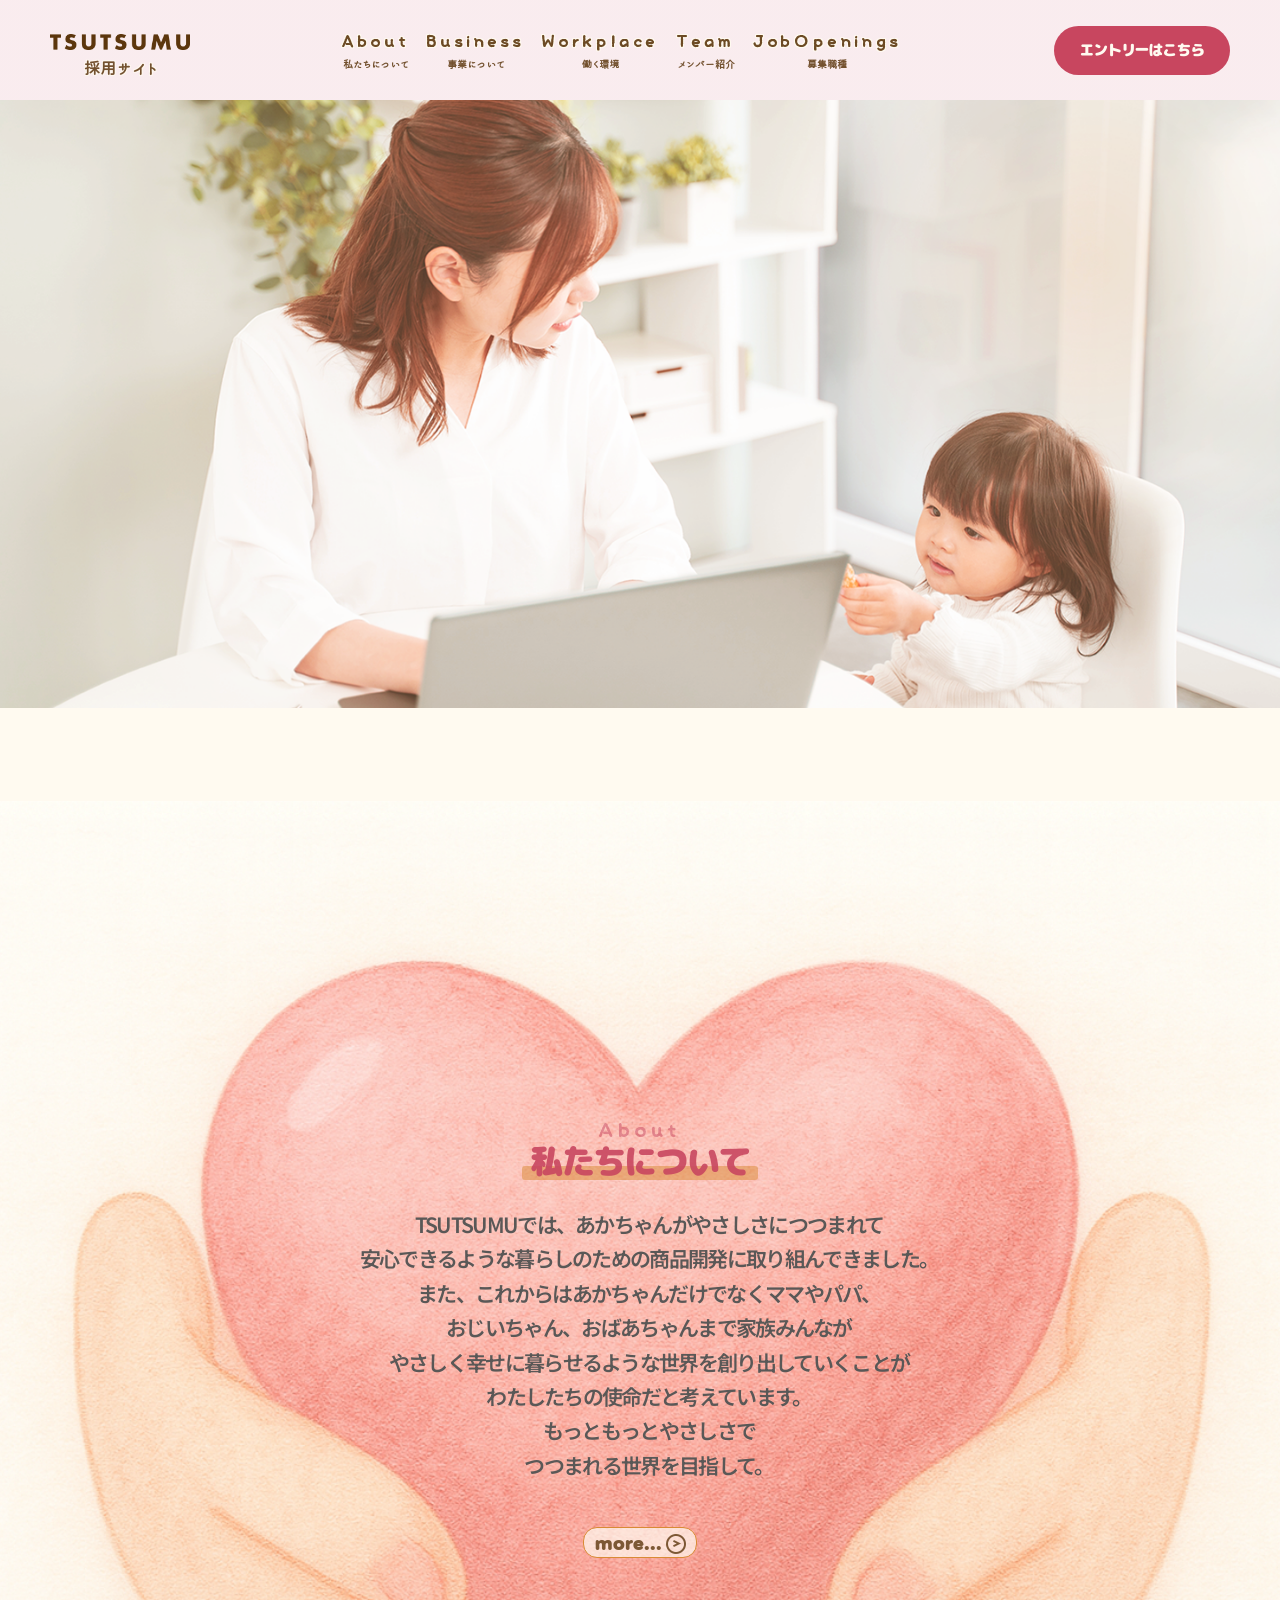
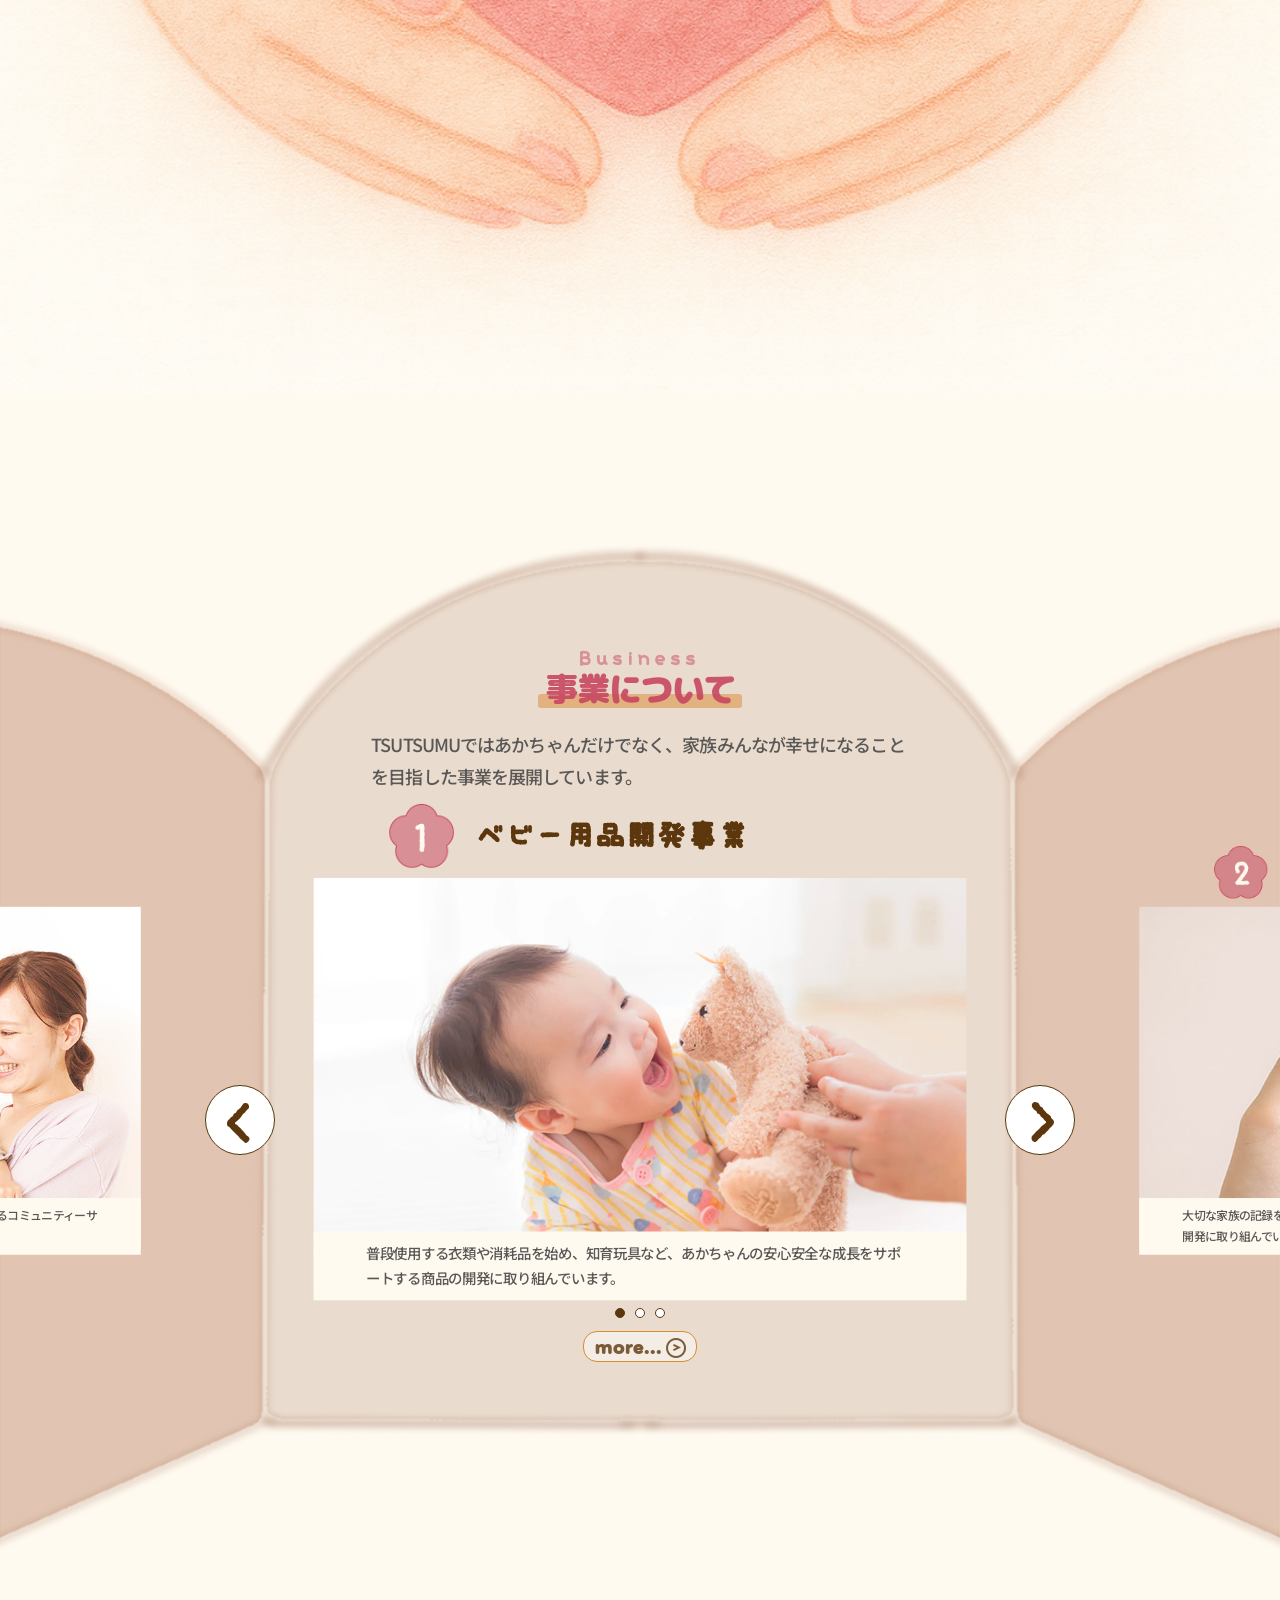
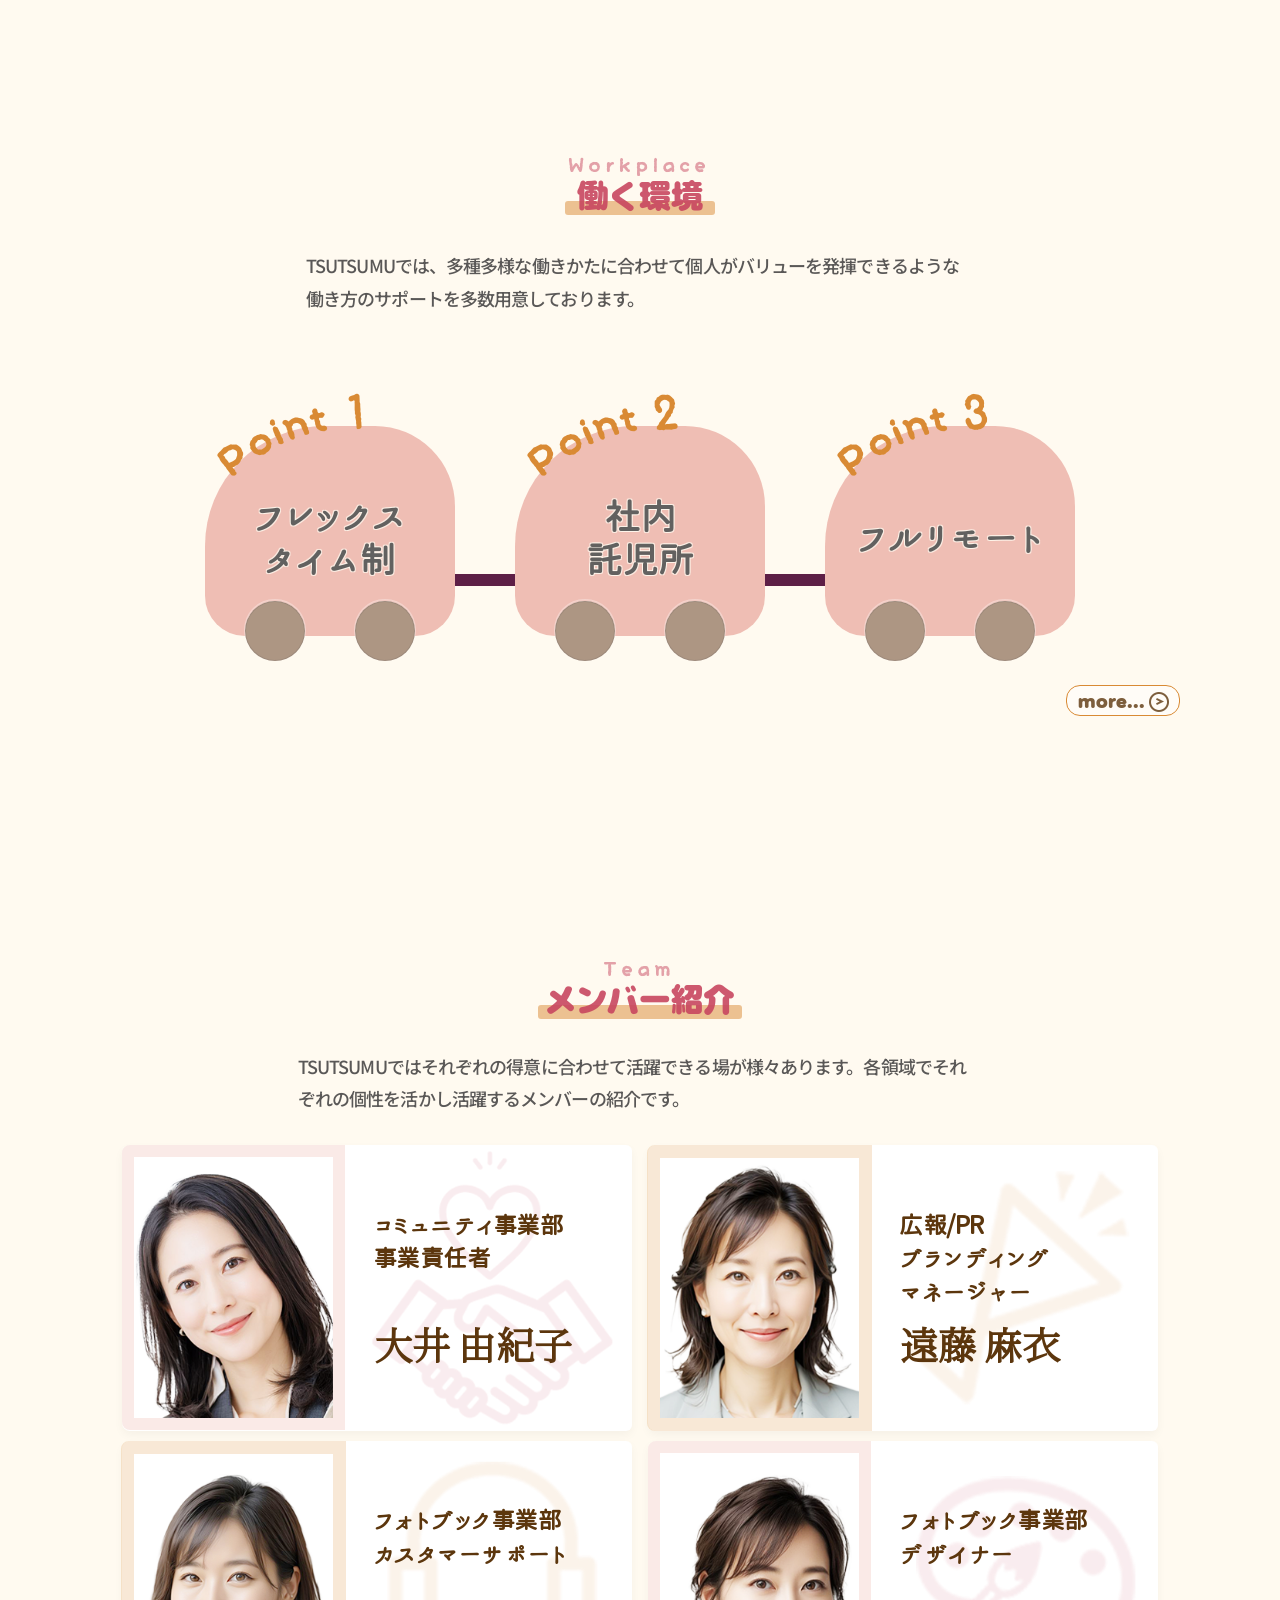
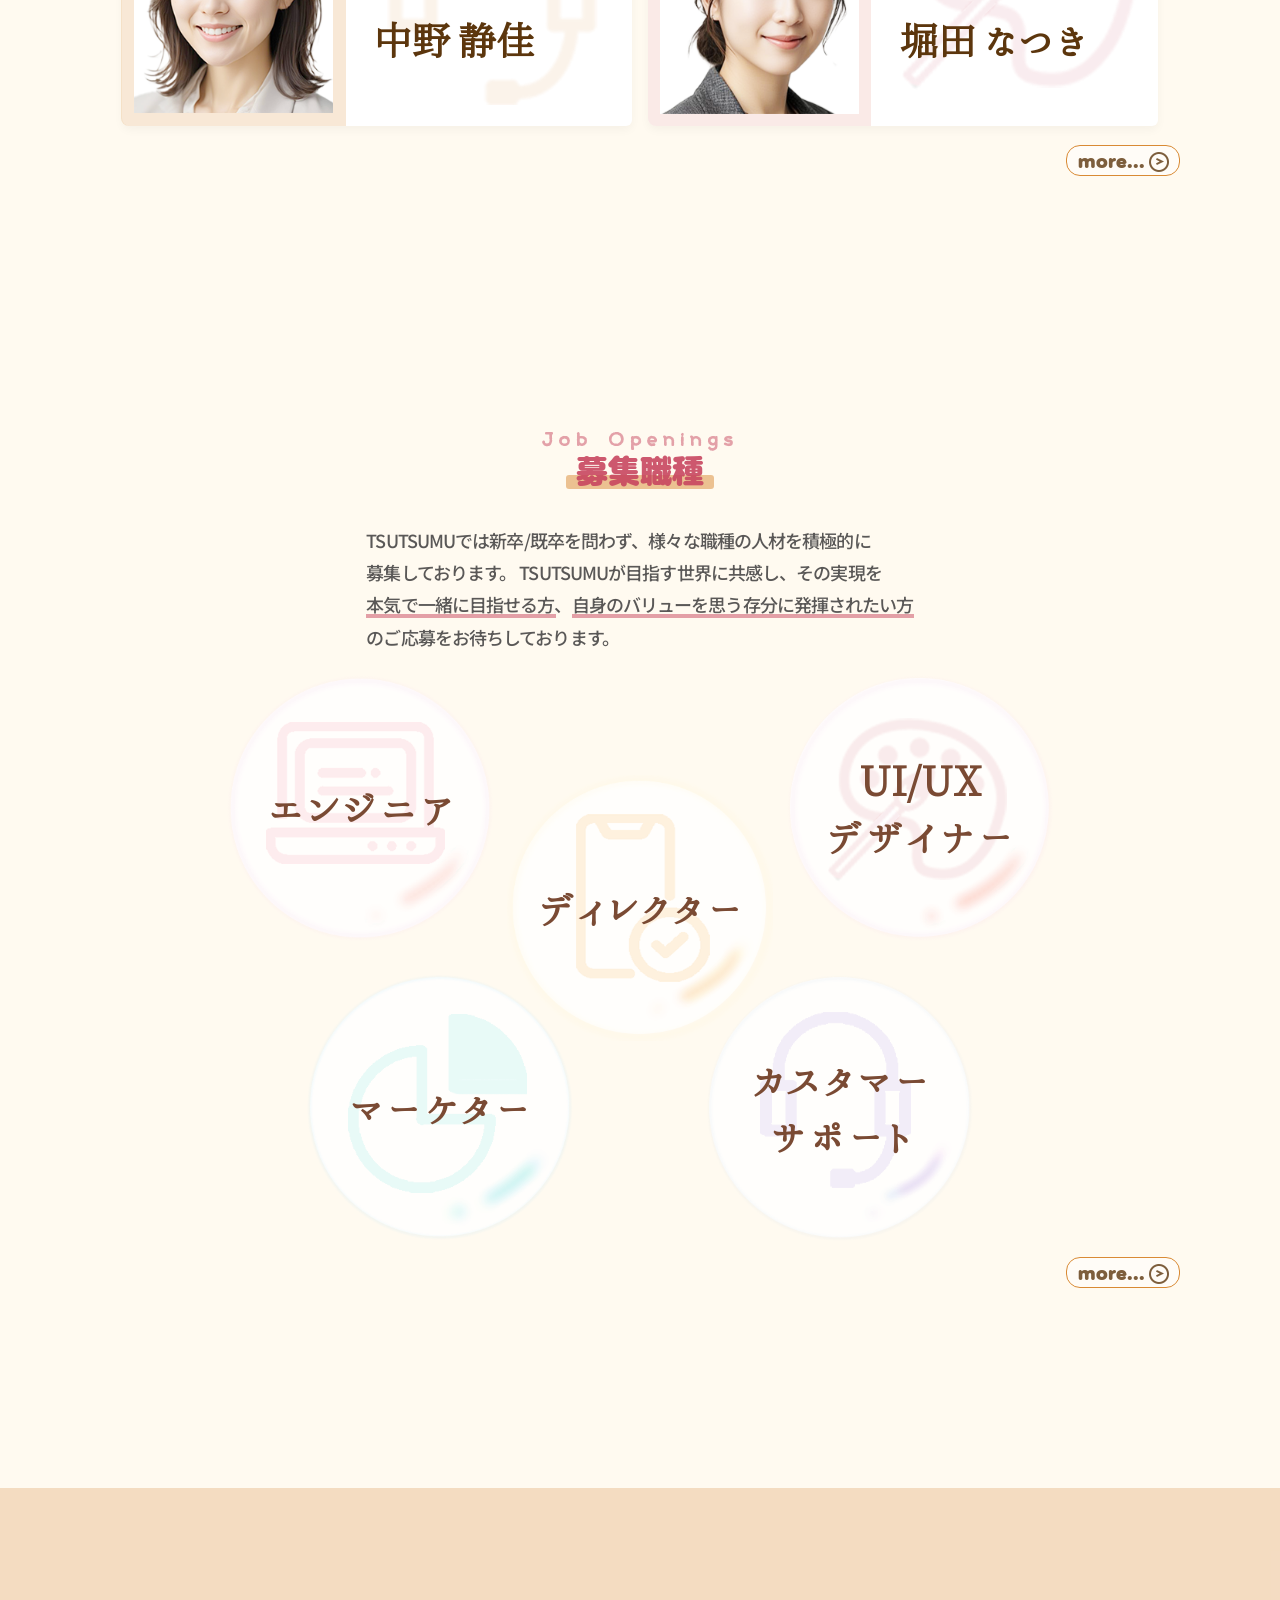
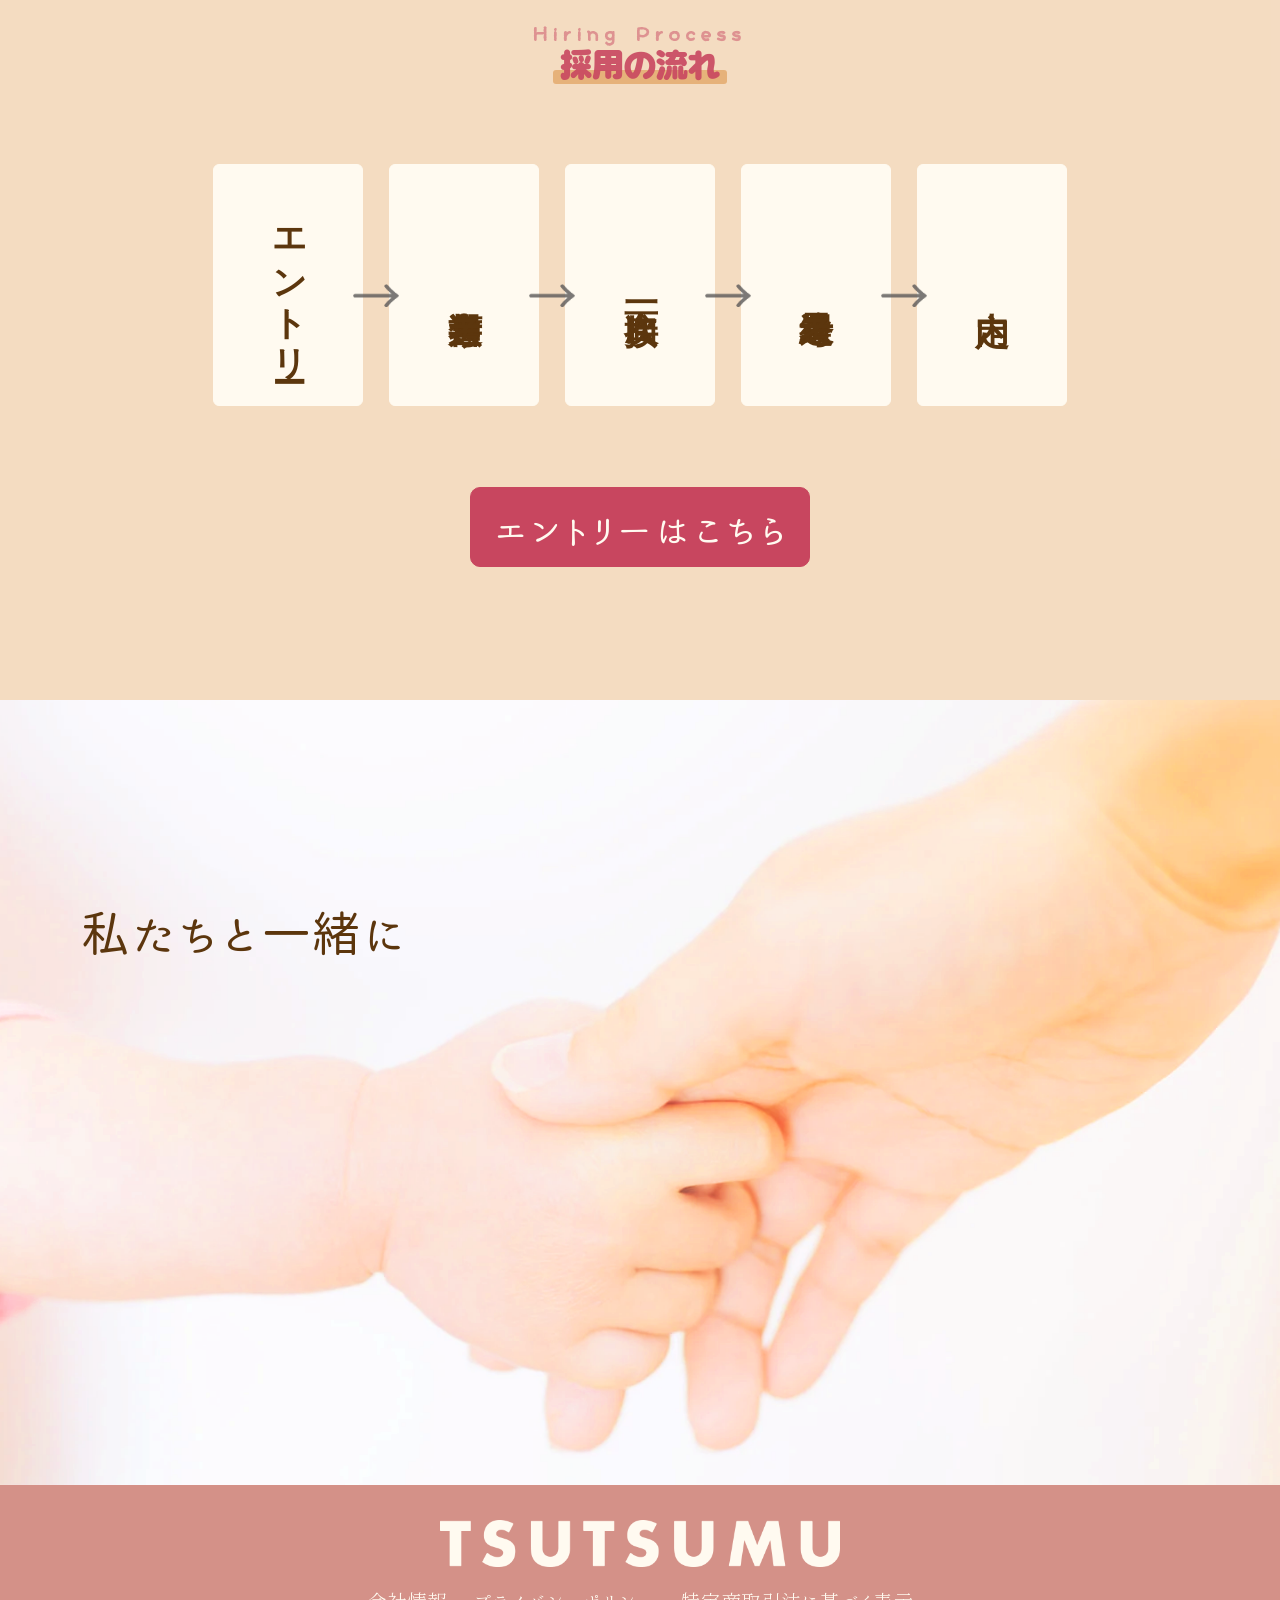
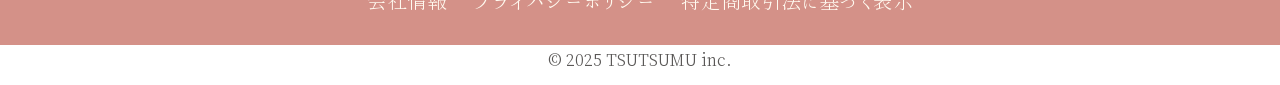
==== tsutsumu_recruit_site/index.html @ ed4c2257 "Add files via upload" ====
<!DOCTYPE html>
<html lang="ja">
  <head>
    <meta charset="UTF-8">
    <meta name="viewport" content="width=device-width, initial-scale=1.0">
    <title>TSUTSUMU 採用サイト</title>
    <link rel="stylesheet" href="css/style.css">
    <link href="https://fonts.googleapis.com/css2?family=Noto+Sans+JP:wght@300;400;500;700&display=swap" rel="stylesheet">
  </head>

  <body>

    <!-- header -->
    <header class="header">
      <div class="header-inner">
        <div class="header-logo">
          <a href="#kv">
            <img src="images/Logo-brown.png">
          </a>
          <h2>採用サイト</h2>
        </div>

        <nav class="site-nav">
          <div class="nav-pair">
            <a href="#about"><h3 class="nav-item">About</h3></a>
            <h4 class="nav-item2">私たちについて</h4>
          </div>

          <div class="nav-pair">
            <a href="#business"><h3 class="nav-item">Business</h3></a>
            <h4 class="nav-item2">事業について</h4>
          </div>

          <div class="nav-pair">
            <a href="#workplace"><h3 class="nav-item">Workplace</h3></a>
            <h4 class="nav-item2">働く環境</h4>
          </div>

          <div class="nav-pair">
            <a href="#team"><h3 class="nav-item">Team</h3></a>
            <h4 class="nav-item2">メンバー紹介</h4>
          </div>

          <div class="nav-pair">
            <a href="#job-openings"><h3 class="nav-item">JobOpenings</h3></a>
            <h4 class="nav-item2">募集職種</h4>
          </div>
        </nav>
        <a href="#" class="entry-btn">エントリーはこちら</a>

        <!-- ハンバーガーメニューアイコン -->
        <button class="hamburger" id="hamburger-btn">
          <span class="bar"></span>
          <span class="bar"></span>
          <span class="bar"></span>
        </button>

        <!-- プルダウンメニュー -->
        <div class="menu-modal" id="menuModal">
          <div class="menu-content">
            <nav class="mobile-nav">
              <ul>
                <li>
                  <a href="#about" class="menu-item">
                    <span class="en">About</span>
                    <span class="sep">｜</span>
                    <span class="jp">私たちについて</span>
                  </a>
                </li>
                <li>
                  <a href="#business" class="menu-item">
                    <span class="en">Business</span>
                    <span class="sep">｜</span>
                    <span class="jp">事業について</span>
                  </a>
                </li>
                <li>
                  <a href="#workplace" class="menu-item">
                    <span class="en">Workplace</span>
                    <span class="sep">｜</span>
                    <span class="jp">働く環境</span>
                  </a>
                </li>
                <li>
                  <a href="#team" class="menu-item">
                    <span class="en">Team</span>
                    <span class="sep">｜</span>
                    <span class="jp">メンバー紹介</span>
                  </a>
                </li>
                <li>
                  <a href="#job-openings" class="menu-item">
                    <span class="en">JobOpenings</span>
                    <span class="sep">｜</span>
                    <span class="jp">募集職種</span>
                  </a>
                </li>
                <li><a href="#" class="entry-btn">エントリーはこちら</a></li>
              </ul>
            </nav>
          </div>
        </div>
      </div>
    </header>

    <main>
      <!-- key visual -->
      <section class="key-visual" id="kv">
        <div class="mv">
          <div class="kv-white-flash">
            <img class="mv01" src="images/MV01.png">
            <img class="mv02" src="images/MV02.png">
            <img class="mv01_sp" src="images/mv01_SP.png">
            <img class="mv02_sp" src="images/mv02_SP.png">
          </div>
        </div>
        <div class="final">
          <div class="final-inner">
            <img class="mvlast" src="images/MV_Last.png">
            <img class="mvlast_sp" src="images/mvlast_SP.png">
            <div class="overlay-text"><h1>世界を<br>やさしさで<br>つつむ</h1></div>
            <img class="pink-el" src="images/あしらいピンク.png">
            <img class="beige-el" src="images/あしらいベージュ.png">
            <img class="orange-el" src="images/あしらいオレンジ.png">
          </div>

          <div class="band">
            <span class="band-back"></span>
            <img class="kv-logo" src="images/Logo-orange.png">
          </div>
        </div>
      </section>


      <!-- about -->
      <section class="about" id="about">
        <img class="heart" src="images/heart背景.png">
        <div class="about-container">
          <h2 class="title-en">About</h2>
          <h1 class="title-jp">私たちについて</h1>
          <span class="title-box"></span>
          <p class="about-text">
            TSUTSUMUでは、あかちゃんがやさしさにつつまれて<br>
            安心できるような暮らしのための商品開発に取り組んできました。<br>
            また、これからはあかちゃんだけでなくママやパパ、<br>
            おじいちゃん、おばあちゃんまで家族みんなが<br>
            やさしく幸せに暮らせるような世界を創り出していくことが<br>
            わたしたちの使命だと考えています。<br>
            もっともっとやさしさで<br>
            つつまれる世界を目指して。
          </p>
          <button class="more-btn">more...<img class="arrow" src="images/more矢印.png"></button>
        </div>
      </section>


      <!-- business -->
      <section class="business" id="business">
        <img class="window-frame" src="images/扉窓フレーム.png">
        <div class="business-container">
          <h2 class="title-en">Business</h2>
          <h1 class="title-jp">事業について</h1>
          <span class="title-box"></span>
          <p class="business-text">
            TSUTSUMUではあかちゃんだけでなく、家族みんなが幸せになることを目指した事業を展開しています。
          </p>

          <div class="slider">
            <!-- 左の矢印 -->
            <button class="slider-arrow prev">&lt;</button>
            <!-- スライド内容 -->
            <div class="slider-viewport">
              
              <ul class="business-slider-wrapper">
                <li class="slide work01">
                  <div class="slide-inner">
                    <div class="badge01">
                      <img src="images/バッジ01.png">
                      <h3>ベビー用品開発事業</h3>
                    </div>
                    <img class="work work01-img" src="images/baby_goods.png">
                    <p>普段使用する衣類や消耗品を始め、知育玩具など、あかちゃんの安心安全な成長をサポートする商品の開発に取り組んでいます。
                  </div>
                </li>

                <li class="slide work02">
                  <div class="slide-inner">
                    <div class="badge02">
                      <img src="images/バッジ02.png">
                      <h3>フォトブック事業</h3>
                    </div>
                    <img class="work work02-img" src="images/PhotoBook.png">
                    <p>大切な家族の記録をアプリとの連携で簡単に整理、共有できるフォトブックのサービス開発に取り組んでいます。</p>
                  </div>
                </li>

                <li class="slide work03">
                  <div class="slide-inner">
                    <div class="badge03">
                      <img src="images/バッジ03.png">
                      <h3>コミュニティ事業</h3>
                    </div>
                    <img class="work work03-img" src="images/Community.png">
                    <p>ママ同士の繋がりをつくり、育児の悩みや疑問を解消することのできるコミュニティーサービスの開発に取り組んでいます。</p>
                  </div>
                </li>

              </ul>
            </div>
            <!-- 右の矢印 -->
            <button class="slider-arrow next">&gt;</button>

            <!-- ドット -->
            <div class="slider-dots">
              <span class="dot active"></span>
              <span class="dot"></span>
              <span class="dot"></span>
            </div>
          </div>

          <button class="more-btn">more...<img class="arrow" src="images/more矢印.png"></button>
        </div>
      </section>


      <!-- workplace -->
      <section class="workplace" id="workplace">
        <div class="workplace-container">
          <h2 class="title-en">Workplace</h2>
          <h1 class="title-jp">働く環境</h1>
          <span class="title-box"></span>
          <p class="workplace-text">
            TSUTSUMUでは、多種多様な働きかたに合わせて個人がバリューを発揮できるような働き方のサポートを多数用意しております。
          </p>

          <div class="point">
            <div class="car">
              <svg class="badge-svg">
                <path id="curve1" d="M10,120 C110,10 250,10 350,120" fill="transparent"/>
                <text font-size="64" font-weight=300 fill="#d98a34" lengthAdjust="spacingAndGlyphs" letter-spacing="-8">
                  <textPath href="#curve1" startOffset="50%" text-anchor="middle">Point１</textPath>
                </text>
              </svg>
              <h1>フレックス<br>タイム制</h1>
              <span class="wheel left"></span>
              <span class="wheel right"></span>
              <span class="wheel-shadow left"></span>
              <span class="wheel-shadow right"></span>
              <span class="wheel-out-shadow left"></span>
              <span class="wheel-out-shadow right"></span>
            </div>

            <div class="line short-line line1"></div>

            <div class="car">
              <svg class="badge-svg">
                <path id="curve1" d="M10,120 C110,10 250,10 350,120" fill="transparent"/>
                <text font-size="64" font-weight=300 fill="#d98a34" lengthAdjust="spacingAndGlyphs" letter-spacing="-8">
                  <textPath href="#curve1" startOffset="50%" text-anchor="middle">Point２</textPath>
                </text>
              </svg>
              <h1>社内<br>託児所</h1>
              <span class="wheel left"></span>
              <span class="wheel right"></span>
              <span class="wheel-shadow left"></span>
              <span class="wheel-shadow right"></span>
              <span class="wheel-out-shadow left"></span>
              <span class="wheel-out-shadow right"></span>
            </div>

            <div class="line short-line line2"></div>

            <div class="car">
              <svg class="badge-svg">
                <path id="curve1" d="M10,120 C110,10 250,10 350,120" fill="transparent"/>
                <text font-size="64" font-weight=300 fill="#d98a34" lengthAdjust="spacingAndGlyphs" letter-spacing="-8">
                  <textPath href="#curve1" startOffset="50%" text-anchor="middle">Point３</textPath>
                </text>
              </svg>
              <h1>フルリモート</h1>
              <span class="wheel left"></span>
              <span class="wheel right"></span>
              <span class="wheel-shadow left"></span>
              <span class="wheel-shadow right"></span>
              <span class="wheel-out-shadow left"></span>
              <span class="wheel-out-shadow right"></span>
            </div>
          </div>
        <button class="more-btn">more...<img class="arrow" src="images/more矢印.png"></button>
        </div>
      </section>


      <!-- team -->
      <section class="team" id="team">
        <div class="team-container">
          <h2 class="title-en">Team</h2>
          <h1 class="title-jp">メンバー紹介</h1>
          <span class="title-box"></span>
          <p class="team-text">
            TSUTSUMUではそれぞれの得意に合わせて活躍できる場が様々あります。各領域でそれぞれの個性を活かし活躍するメンバーの紹介です。
          </p>
          <ul class="member-list">
            <li class="card card1">
              <div class="photo-wrap">
                <img class="photo" src="images/大井.png">
              </div>
              <div class="text-box">
                <h2>コミュニティ事業部<br>事業責任者</h2>
                <h1>大井 由紀子</h1>
                <img class="icon1" src="images/コミュニティアイコン.png">
              </div>
            </li>

            <li class="card card2">
              <div class="photo-wrap">
                <img class="photo" src="images/遠藤.png">
              </div>
              <div class="text-box">
                <h2>広報/PR<br>ブランディング<br>マネージャー</h2>
                <h1>遠藤 麻衣</h1>
                <img class="icon2" src="images/メガホンのアイコン2.png">
              </div>
            </li>

            <li class="card card3">
              <div class="photo-wrap">
                <img class="photo" src="images/中野.png">
              </div>
              <div class="text-box">
                <h2>フォトブック事業部<br>カスタマーサポート</h2>            
                <h1>中野 静佳</h1>
                <img class="icon3" src="images/ヘッドフォンのアイコン3.png">
              </div>
            </li>

            <li class="card card4">
              <div class="photo-wrap">
                <img class="photo" src="images/堀田.png">
              </div>
              <div class="text-box">
                <h2>フォトブック事業部<br>デザイナー</h2>
                <h1>堀田 なつき</h1>
                <img class="icon4" src="images/デザイナーアイコン.png">
              </div>
            </li>
          </ul>
          <button class="more-btn">more...<img class="arrow" src="images/more矢印.png"></button>
        </div>
      </section>


      <!-- job openings -->
      <section class="job-openings" id="job-openings">
        <div class="job-container">
          <h2 class="title-en">Job Openings</h2>
          <h1 class="title-jp">募集職種</h1>
          <span class="title-box"></span>
          <p class="job-text">
            TSUTSUMUでは新卒/既卒を問わず、様々な職種の人材を積極的に<br>
            募集しております。 TSUTSUMUが目指す世界に共感し、その実現を<br>
            本気で一緒に目指せる方、自身のバリューを思う存分に発揮されたい方<br>
            のご応募をお待ちしております。
          </p>
          <span class="jt-box1"></span>
          <span class="jt-box2"></span>
          <div class="bubble">
            <ul class="job">
              <li class="job1">
                <img class="bubble-img" src="images/シャボン_pink.png">
                <h3>エンジニア</h3>
                <img class="job-icon1" src="images/エンジニアアイコン.png">
              </li>

              <li class="job2">
                <img class="bubble-img" src="images/シャボン_yellow.png">
                <h3>ディレクター</h3>
                <img class="job-icon2" src="images/ディレクターアイコン.png">
              </li>

              <li class="job3">
                <img class="bubble-img" src="images/シャボン_orange.png">
                <h3>UI/UX<br>デザイナー</h3>
                <img class="job-icon3" src="images/デザイナーアイコン.png">
              </li>

              <li class="job4">
                <img class="bubble-img" src="images/シャボン_green.png">
                <h3>マーケター</h3>
                <img class="job-icon4" src="images/マーケターアイコン.png">
              </li>

              <li class="job5">
                <img class="bubble-img" src="images/シャボン_purple.png">
                <h3>カスタマー<br>サポート</h3>
                <img class="job-icon5" src="images/ヘッドフォンのアイコン.png">
              </li>
            </ul>
          </div>
          <button class="more-btn">more...<img class="arrow" src="images/more矢印.png"></button>
        </div>
      </section>

      <!-- entry -->
      <section class="entry">
        <div class="entry-container">
          <h2 class="title-en">Hiring Process</h2>
          <h1 class="title-jp">採用の流れ</h1>
          <span class="title-box"></span>
          <div class="entry-inner">
            <h3>エントリー</h3>
            <img class="arrow-right" src="images/arrow-right.png">
            <h3>書類選考</h3>
            <img class="arrow-right" src="images/arrow-right.png">
            <h3>一次面接</h3>
            <img class="arrow-right" src="images/arrow-right.png">
            <h3>最終選考</h3>
            <img class="arrow-right" src="images/arrow-right.png">
            <h3>内定</h3>
          </div>
          <button class="entry-btn2">エントリーはこちら</button>
        </div>      
      </section>


      <!-- message -->
      <section class="message">
        <img class="message-img" src="images/Message-image.png">
        <div class="message-text">
          <h2 class="m1">私たちと一緒に</h2>
          <h3 class="m2">もっともっとやさしさでつつまれる</h3>
          <h1 class="m3">世界を目指してみませんか？</h1>
        </div>
      </section>

    </main>

    <!-- footer -->
    <footer class="footer">
      <div class="footer-inner">
        <div class="footer-logo">
          <a href="#kv">
            <img src="images/Logo-beige.png">
          </a>
        </div>
        <ul class="footer-link">
          <li><a href="#">会社情報</a></li>
          <li><a href="#">プライバシーポリシー</a></li>
          <li><a href="#">特定商取引法に基づく表示</a></li>
        </ul>
      </div>
      <p class="copyright">© 2025 TSUTSUMU inc.</p>
    </footer>

   <script src="js/script.js"></script>
  </body>
</html>
---- tsutsumu_recruit_site/css/style.css ----
@charset "UTF-8";

/* ------------------------------
   フォント
------------------------------ */
/* 英語：こども丸ゴシック */
@font-face {
  font-family: "KodomoMaruGothic";
  src: local("こども丸ゴシック"),
       url("fonts/kodomo.org/KodomoRounded.woff2") format("woff2"),
       url("fonts/kodomo.org/KodomoRounded.woff") format("woff");
  font-weight: normal;
  font-style: normal;
  font-display: swap;
}

/* 日本語：ふてほど丸ゴシック */
@font-face {
  font-family: "FutehodoMaruGothic";
  src: url("fonts/Futehodo-MaruGothic/Futehodo-MaruGothic.woff2") format("woff2"),
       url("fonts/Futehodo-MaruGothic/Futehodo-MaruGothic.woff") format("woff");
  font-weight: 900;
  font-style: normal;
  font-display: swap;
}

/* 日本語：ほのか明朝 */
@font-face {
  font-family: "HonokaMincho";
  src: url("fonts/HonokaMincho/Honoka_Shin_Mincho_L.woff2") format("woff2"),
       url("fonts/HonokaMincho/Honoka_Shin_Mincho_L.woff") format("woff");
  font-weight: normal;
  font-style: normal;
  font-display: swap;
}

/* 日本語：ほのかゴシック */
@font-face {
  font-family: "HonokaGothic";
  src: url("fonts/HonokaGothic/Honoka-Shin-Maru-Gothic_R.woff2") format("woff2"),
       url("fonts/HonokaGothic/Honoka-Shin-Maru-Gothic_R.woff") format("woff");
  font-weight: normal;
  font-style: normal;
  font-display: swap;
}

/* =========================
   アニメーション補助
========================= */
@media (prefers-reduced-motion: reduce) {
  * {
    transition: none !important;
  }
}

/* == Base（ PC大：1440px ～ ）================ */
:root {
  --header-height: 50px;
}

html, body {
  margin: 0;
  padding: 0;
  overflow-x: hidden;
}

a {
  text-decoration: none;
}

/* ------------------------------
   header
------------------------------ */
header{
  width: 100%;
  box-sizing: border-box;
}

.header {
  position: fixed;
  width: 100%;
  height: 100px;
  background: 
  linear-gradient(rgba(200, 70, 95, 0.1), rgba(200, 70, 95, 0.1)), 
  #ffffff;
  display: flex;
  color: #5c360d;
  z-index: 10;
  box-sizing: border-box;
}

.header-inner {
  max-width: 100%;
  width: 100%;
  margin: 0 auto;
  padding: 0 50px;
  gap: 100px;
  display: flex;
  justify-content: space-between;
  align-items: center;
  box-sizing: border-box;
}

/* ヘッダーロゴ */
.header-logo {
  display: flex;
  flex-direction: column;
  align-items: flex-start;
  width: auto;
  height: auto;
  margin-top: 10px;
  gap: 10px;
  border: none;
}

.header-logo img {
  display: block;
  width: 100%;            
  height: auto;
}

.header-logo h2 {
  margin: 0;
  width: 100%;
  text-align: center;
  font-family: "HonokaGothic", sans-serif;
  font-size: 22px;
  opacity: 0.85;
  line-height: 1.0;
  text-shadow:
    1px 1px 0 #fffaf0,
  -1px 1px 0 #fffaf0,
    1px -1px 0 #fffaf0,
  -1px -1px 0 #fffaf0;
}

/* ナビ */
.site-nav {
  display: flex;
  justify-content: center;
  width: 20%;
  gap: 16%;
  margin: 0 40px;
  padding: 12px 0;
}

.nav-pair {
  display: flex;
  flex-direction: column;
  align-items: center;
  text-align: center;
  width: 100%;
  gap: 2px;
}

/* 英語 */
.nav-item {
  margin: 0;
  font-family: "KodomoMaruGothic", sans-serif;
  font-size: 28px;
  font-weight: 400;
  line-height: 1.1;
  letter-spacing: -0.095em;
  color: rgba(92, 54, 13, 0.9);
  text-shadow: 
    1px 1px 0 #fffaf0,
    -1px 1px 0 #fffaf0,
    1px -1px 0 #fffaf0,
  -1px -1px 0 #fffaf0;
}

/* 日本語 */
.nav-item2 {
  margin: 4px 0 0 0;
  font-family: "HonokaGothic", sans-serif;
  font-size: 12px;
  opacity: 0.85;
  line-height: 1.2;
}

/* エントリーボタン */
.entry-btn {
  display: flex;
  text-decoration: none;
  text-align: center;
  font-family: "FutehodoMaruGothic";
  font-size: 20px;
  color: #fffaf0;
  width: 198px;
  margin: 20px 0;
  padding: 18px 10px;
  border: 2px solid transparent;
  border-radius: 50px;
  background-color: #c8465f;
  justify-content: center;
  align-items: center;
}

.entry-btn:hover {
  color: #c8465f;
  background-color: #ffffff;
  border: 2px solid #c8465f;
}

/* ハンバーガーアイコン ------------------------------ */
.hamburger {
  display: none;
}

.menu-modal {
  display: none;
}

/* ------------------------------
   メイン
------------------------------ */
main {
  max-width: 100%;
  width: 100%;
  height: auto;
  display: block;
  align-items: center;
  overflow: hidden;
  box-sizing: border-box;
}

section {
  width: 100%;
  max-width: 100%;
  margin: 0 auto;
  background-color: #fffaf0;
  display: grid;
  place-items: center;
}

/* タイトル英語 */
.title-en {
  position: relative;
  margin: 0;
  font-family: "KodomoMaruGothic", sans-serif;
  font-size: 32px; 
  font-weight: 400;
  line-height: 1.1;
  letter-spacing: normal;
  opacity: 0.7;
  color: rgba(200, 70, 95, 0.7);
  z-index: 2;
}

/* タイトル日本語 */
.title-jp {
  margin: -10px 0 0 0;
  color: rgba(200, 70, 95, 0.9);
  font-family: "FutehodoMaruGothic";
  font-size: 48px;
  font-weight: bold;
  line-height: 1.8;
  letter-spacing: normal;
  position: relative; /* 下線用 */
  display: inline-block;
  z-index: 2;
}

/* ----------------------------------
  key-visual
---------------------------------- */
.key-visual {
  position: relative;
  max-width: 100%;
  margin: 0;
  padding: 0;
  padding-bottom: clamp(160px, 14vw, 260px);
  opacity: 0;
  transition: opacity 0.6s ease;
}

.key-visual::before {
  content: "";
  position: absolute;
  height: fit-content;
  inset: 0;
  background-color: #fffaf0;
  z-index: 0;
}

.key-visual.kv-show {
  opacity: 1;
}

.key-visual.kv-final {
  height: fit-content;
  z-index: 2;
}

.mv {
  position: relative;
  display: block;
  width: 100%;
  height: 900px;
  margin-top: 50px;
  z-index: 1;

}

.kv-white-flash {
  height: fit-content;
  position: absolute;
  inset: 0;
  background: rgba(255,255,255,0.8);
  z-index: 1;
  opacity: 1;
  transition: opacity 1.6s ease;
}

.key-visual.kv-final .kv-white-flash {
  opacity: 0;
  padding-bottom: clamp(160px, 14vw, 260px);
}

.mv01,
.mv02 {
  position: absolute;
  display: block;
  inset: 0;
  margin: 20px 0 0 0;
  width: 100%;
  height: auto;
  opacity: 0;
  transform: scale(0.9);
  transition:
    opacity 1.2s ease,
    transform 1.6s  cubic-bezier(0.22, 1, 0.36, 1);
  z-index: 2;
}

.mv01.is-show,
.mv02.is-show {
  opacity: 1;
  transform: scale(1);
}

.final {
  position: absolute;
  width: 100%;
  height: auto;
  top: 0;
  overflow-x: hidden;
  overflow-y: visible;
  z-index: 2;
}

.final-inner {
  position: relative;
  display: grid;
  grid-template-rows: auto auto;
  align-content: start;
}

.mvlast {
  display: block;
  inset: 0;
  margin-top: 5%;
  width: 100%;
  height: auto;
  opacity: 0;
  transform: scale(1);
  transition: opacity 1.6s ease;
  overflow-y: visible;
  z-index: 3;
}

.key-visual.kv-final .mvlast {
  opacity: 1;
}

.mv01_sp,
.mv02_sp,
.mvlast_sp {
  display: none;
}

.overlay-text {
  position: absolute;
  top: 20%;
  right: 90px;
  margin: 0;
  z-index: 7;
  opacity: 0;
  transform: translateY(10px);
  transition: opacity 1s ease, transform 1s ease;
}


.key-visual.kv-final .overlay-text {
  opacity: 1;
  transform: translateY(0);
}

.overlay-text h1 {
  color: #c8465f;
  font-family: "FutehodoMaruGothic";
  font-size: 74px;
  line-height: 1.8;
  letter-spacing: 0.1em;
  text-shadow: 
    2px 2px 0 #ffffffb3,
    -2px 2px 0 #ffffffb3,
    2px -2px 0 #ffffffb3,
    -2px -2px 0 #ffffffb3;
}

.orange-el,
.pink-el,
.beige-el {
  position: absolute;
  opacity: 0;
  transform: scale(0.6);
  transform-origin: center center;
  transition:
    opacity 1.6s ease-out,
    transform 2.2s cubic-bezier(0.22, 1, 0.36, 1);
  will-change: opacity, transform;
}

.orange-el {
  margin: 0;
  top: -5%;
  right: -4%;
  width: 40%;
  height: auto;
  z-index: 5;
}

.pink-el {
  margin: 0;
  top: 5%;
  right: 10%;
  width: 50%;
  height: auto;
  z-index: 6;
}

.beige-el {
  margin: 0;
  top: 0;
  right: -5%;
  width: 60%;
  height: auto;
  z-index: 4;
  overflow: hidden;
}

.orange-el.is-show,
.pink-el.is-show,
.beige-el.is-show {
  opacity: 1;
  transform: scale(1);
}

.key-visual.kv-final .orange-el,
.key-visual.kv-final .pink-el,
.key-visual.kv-final .beige-el {
  opacity: 1;
  transform: scale(1);
  z-index: 6;
}

.band {
  padding: 30px 50px;
  width: 100%;
  height: 44px;
  display: flex;
  position: relative;
  justify-content: flex-end;
  align-items: center; 
  background-color: #ffffff;
  overflow-x: hidden;
  opacity: 0;
  transition: opacity 0.8s ease;
  z-index: 7;
  overflow-y: hidden;
}

.band.show-band {
  opacity: 1;
  overflow-y: hidden;
}

.band-back {
  display: flex;
  position: absolute;
  left: 0;
  right: auto;
  width: 0;
  height: 100%;
  background-color:  rgba(217, 138, 52, 0.3);
  opacity: 0;
  transition:
    width 0.9s ease,
    opacity 0.4s ease;
  transform-origin: left center;
  overflow-y: hidden;
}

.band.show-band .band-back {
  width: 100%;
  opacity: 1;
  overflow-y: hidden;
}

.kv-logo {
  width: 30%;
  height: auto;
  right: 50px;
  position: relative;
  margin: 10px 50px 10px 0;
  z-index: 3;
  opacity: 0;
  transition: opacity 0.6s ease 0.4s;
}

.band.show-band .kv-logo {
  opacity: 1;
}

/* ----------------------------------
  about
---------------------------------- */
.about {
  overflow-x: hidden;
  position: relative;
  width: 100%;
  margin: -2% auto 0 auto;
  justify-content: center;
  align-items: center;
  background-color: #fffaf0;
  top: 50%;
  left: 0;
  scroll-margin-top: 80px;
  z-index: 1;
}

.heart {
  width: 114%;
  height: auto;
  display: block;
  position: relative;
}

.heart_sp {
  display: none;
}

.about-container {
  position: absolute;
  top: 22%;
  left: 20%;
  width: 60%;
  height: auto;
  padding: 1% 0 5% 0;
  text-align: center;
  z-index: 3;
}

.about-container .title-box {
  content: "";
  display: block;
  width: 360px;
  height: 17px;
  background: rgba(217, 138, 52, 0.5);
  border-radius: 3px;
  margin: -30px auto 0 auto;
  z-index: 1;
}

/* 本文 */
.about-text {
  margin: 2% 0 3% 2%;
  font-family: "Noto Sans JP", sans-serif;
  font-size: 24px;
  font-weight: 600;
  letter-spacing: -0.08em;
  line-height: 1.64;
  color: #5a5857;
}

.more-btn {
  text-decoration: none;
  text-align: center;
  font-family: "FutehodoMaruGothic";
  font-size: 18px;
  letter-spacing: normal;
  color: rgba(92, 54, 13, 0.8);
  background-color: rgba(255, 250, 240, 0.7);
  width: 127px;
  height: 32px;
  padding-bottom: 6px;
  border: 1px solid #d98a34;
  border-radius: 14px;
  align-items: center;
  cursor : pointer;
}

.more-btn:hover {
  transform: scale(1.2);
}

.arrow {
  margin: 5px 0 -5px 4px;
}

/* ----------------------------------
  business
---------------------------------- */
.business {
  width: 100%;
  height: auto;
  position: relative;
  margin: 0 auto;
  margin-top: -20px;
  padding: 100px 0 100px 0;
  background-color: #fffaf0;
  scroll-margin-top: -100px;
  z-index: 2;
}

.window-frame {
  width: 100%;
  height: auto;
  display: block;
  margin-top: 50px;
  z-index: 1;
}

.business-container {
  position: absolute;
  top: 18%;
  width: 100%;
  text-align: center;
  z-index: 5;
}

.business-container .title-box {
  content: "";
  display: block;
  width: 310px;
  height: 17px;
  background: rgba(217, 138, 52, 0.5);
  border-radius: 3px;
  margin: -30px auto 0 auto;
  z-index: 1;
}

.business-text {
  width: 39%;
  align-items: center;
  text-align: start;
  margin: 20px auto 10px auto;
  font-family: "Noto Sans JP", sans-serif;
  font-size: 24px;
  font-weight: 500;
  letter-spacing: -0.05em;
  line-height: 1.8;
  color: #5a5857;
}

.badge01,
.badge02,
.badge03 {
  display: flex;
  align-items: center;
  justify-content: center;
  width: 96%;
  gap: 30px;
  margin: 2% 0 1% 0;
}

.badge01 img,
.badge02 img,
.badge03 img {
  display: inline-block;
  vertical-align: middle;
  margin: 0;
  padding: 12px;
}

.badge01 h3,
.badge02 h3,
.badge03 h3 {
  margin: 0;
  text-align: start;
  font-family: "KodomoMaruGothic";
  font-size: 40px;
  color: #5c360d; 
}

.slide p {
  display: flex;
  position: absolute;
  bottom: -5%;
  width: 100%;
  height: fit-content;
  box-sizing: border-box;
  background-color: #fffaf0;
  justify-content: center;
  align-items: center;
  text-align: left;
  padding: 10px 7.85%;
  font-family: "Noto Sans JP", sans-serif;
  font-size: 24px;
  font-weight: 500;
  letter-spacing: -0.05em;
  line-height: 1.6;
  color: #5a5857;
}

.work01-img,
.work02-img,
.work03-img {
  width: 100%;
  display: block;
  align-items: center;
}

.business .more-btn {
  margin: 0 0 12px 0;
  background-color: rgba(255, 255, 255, 0.5);
}

/* ===== スライダー ===== */
/* スライダー全体 */
.slider {
  position: relative;
  width: 100%;
  overflow: hidden;
}

.slider-viewport {
  width: 100%;
  overflow: hidden;
  margin: 0 auto;
  margin-top: -4.5%;
}

/* 横に3枚並べる */
.business-slider-wrapper {
  list-style: none;
  display: flex;
  margin: 0;
  padding: 0;
}

.slide {
  flex: 0 0 60%;
  margin: 0;
  opacity: 1;
}

.slide-inner {
  transform-origin: center center;
}

.slide.is-active .slide-inner {
  transform: scale(0.85);
}

.slide:not(.is-active) .slide-inner {
  transform: scale(0.7);
}

/* ----- スライダー矢印ボタン ----- */
.slider-arrow {
  position: absolute;
  top: 60%;
  transform: translateY(-50%);
  background: #ffffff;
  border: 1px solid #5c360d;
  color: #5c360d;
  font-family: "KodomoMaruGothic";    
  font-size: 80px;
  width: 100px;
  height: 100px;
  border-radius: 50%;
  display: flex;
  justify-content: center;
  align-items: center;
  cursor: pointer;
  z-index: 8;
}

.slider-arrow.prev {
  left: 16%;
  padding: 0 0 10px 20px;
  text-align: center;
  align-items: center;
}

.slider-arrow.next {
  right: 16%;
  padding: 0 0 10px 28px;
  text-align: center;
  align-items: center;
}

/* ------ スライダードット ------ */
.slider-dots {
  display: flex;
  justify-content: center;
  gap: 10px;
  margin: -2% 0 2% 0;
}

.slider-dots .dot {
  width: 12px;
  height: 12px;
  background: #ffffff;
  border: 1px solid #5c360d;
  border-radius: 50%;
  cursor: pointer;
}

.slider-dots .dot.active {
  background: #5c360d;
  border: 1px solid #5c360d;
}

/* ----------------------------------
  workplace
---------------------------------- */
.workplace {
  width: 100%;
  height: auto;
  margin: 0 auto;
  padding: 100px 0 200px 0;
  position: relative;
  display: flex;
  justify-content: center;
  align-items: center;
  background-color: #fffaf0;
  scroll-margin-top: 100px;
}

.workplace-container {
  width: 90%;
  margin: 0 auto;
  display: flex;
  flex-direction: column;
  align-items: center;
  text-align: center;
}

.workplace-container .title-box {
  content: "";
  display: block;
  width: 220px;
  height: 17px;
  background: rgba(217, 138, 52, 0.5);
  border-radius: 3px;
  margin: -30px auto 2% auto;
  z-index: 1;
}

.workplace-text {
  margin: 1% auto;
  width: 58%;
  justify-content: center;
  text-align: start;
  font-family: "Noto Sans JP", sans-serif;
  font-size: 24px;
  font-weight: 500;
  letter-spacing: -0.05em;
  line-height: 1.8;
  color: #5a5857;
}

.point {
  width: 100%;
  display: flex;
  justify-content: center;
  align-items: flex-end;
  position: relative;
  margin-top: 120px;
}

.line1,
.line2 {
  display: flex;
  position: relative;
  top: -50px;
  width: 60px;
  height: 12px;
  background: #5d1f46;
  z-index: 2;
}

/* car */
.car {
  width: 350px;
  height: 300px;
  background-color: rgba(238,184,175,0.9);
  border-radius: 160px 80px 40px 40px;
  position: relative;
  display: flex;
  justify-content: center;
  align-items: center;
  z-index: 2;
  flex-shrink: 0;
}

.car h1 {
  margin: 5% 0 0 0;
  color: rgba(90,88,87,0.95);
  text-shadow: 
    1px 1px 0 #fffaf0b3,
    -1px 1px 0 #fffaf0b3,
    1px -1px 0 #fffaf0b3,
    -1px -1px 0 #fffaf0b3;
  font-family: "HonokaGothic";
  font-size: 48px;
  font-weight: 900;
  letter-spacing: normal;
  line-height: 1.2;
  text-align: center;
}

.badge-svg {
  position: absolute;
  top: -16px;
  left: -15%;
  margin: 0;
  font-family: "KodomoMaruGothic";
  transform: rotate(-20deg);
  width: 330px;
  height: 120px;
  overflow: visible;
  z-index: 3;
}

/* wheel */
.wheel {
  position: absolute;
  width: 74px;
  height: 74px;
  background: #8b6a4fb3;
  border: 1px solid #5a585730;
  border-radius: 50%;
  bottom: -25px;
  z-index: 4;
}

.wheel.left { left: 50px; }
.wheel.right { right: 50px; }

.wheel-shadow {
  position: absolute;
  width: 74px;
  height: 74px;
  background: #ffffff;
  border: 1px solid #ffffff;
  border-radius: 50%;
  bottom: -25px;
  z-index: 3;
}

.wheel-shadow.left { left: 50px;}
.wheel-shadow.right {right: 50px;}

.wheel-out-shadow {
  position: absolute;
  width: 76px;
  height: 76px;
  background: #ffffff30;
  border: 1px solid #ffffff30;
  border-radius: 50%;
  bottom: -25px;
  z-index: 2;
}

.wheel-out-shadow.left.left { left: 49px;}
.wheel-out-shadow.right {right: 49px;}

.workplace .more-btn {
  position: absolute;
  right: 134px;
  bottom: 120px;
  z-index: 3;
  background-color: rgba(255, 255, 255, 0.5);
}

/* ----------------------------------
  team
---------------------------------- */
.team {
  width: 100%;
  height: auto;
  padding: 120px 0 200px 0;
  position: relative;
  display: flex;
  justify-content: center;
  align-items: center;
  background-color: #fffaf0;
  scroll-margin-top: -6px;
}

.team-container {
  width: 81%;
  margin: 0 auto;
  display: flex;
  flex-direction: column;
  align-items: center;
}

.team-container .title-box {
  content: "";
  display: block;
  width: 310px;
  height: 17px;
  background: rgba(217, 138, 52, 0.5);
  border-radius: 3px;
  margin: -30px auto 2% auto;
  z-index: 1;
}

.team-text {
  margin: 1% auto;
  width: 66%;
  justify-content: center;
  text-align: start;
  font-family: "Noto Sans JP", sans-serif;
  font-size: 24px;
  font-weight: 500;
  letter-spacing: -0.05em;
  line-height: 1.8;
  color: #5a5857;
}

.member-list {
  list-style: none;
  padding: 0;
  margin: 40px 0 0;
  display: grid;
  grid-template-columns: repeat(2, 1fr);
  gap: 10px 16px;
  color: #5c360d;
  text-align: start;
}

.member-list li {
  width: auto;
  display: flex;
  flex-direction: row;
  align-items: center;
  background: #ffffff;
  border-left: 12px solid #ffffff;
  border-radius: 8px 6px 6px 8px;
  box-shadow: 0 4px 10px rgba(0,0,0,0.04);
  position: relative;
}

/* photo area */
.photo-wrap {
  flex: 0 0 40%;
  box-sizing: border-box;
  display: flex;
  align-items: center;
  justify-content: center;
}

/* inner photo */
.photo {
  width: 100%;
  height: auto;
  margin: 0;
  display: block;
  object-fit: cover;
}

.card1 .photo,
.card4 .photo {
  border: 12px solid rgba(238,184,175,0.3);
  border-radius: 8px 0 0 8px;
}

.card2 .photo,
.card3 .photo {
  border: 13px solid rgba(217, 138, 52, 0.2);
  border-radius: 8px 0 0 8px;
}

/* text area */
.text-box {
  width: 360px;
  height: auto;
  flex: 1;
  display: grid;
  grid-template-rows: 50% 50%;
  justify-content: flex-start;
  margin: 0;
  left: 8%;
  position: relative;
  z-index: 2;
  }

.text-box h2 {
  position: absolute;
  top: -110px;
  font-family: "HonokaGothic";
  font-style: normal;
  font-weight: 600;
  font-size: 34px;
  line-height: 1.4;
  letter-spacing: -0.02em;
  margin: 0;
  text-align: start;
  z-index: 4;
}

.text-box h1 {
  position: absolute;
  top: 40px;
  font-family: "HonokaMincho";
  font-style: normal;
  font-weight: bold;
  font-size: 50px;
  letter-spacing: -0.05em;
  margin: 0;
  text-align: start;
  z-index: 4;
}

.member-list h1,
.member-list h2,
.member-list p,
.member-list .text-box {
  writing-mode: horizontal-tb !important;
  transform: none !important;
}

.card1 .icon1 {
  position: absolute;
  top: 50%;
  left: 40%;
  transform: translate(-50%, -50%);
  justify-content: center;
  align-items: center;
  width: 80%;
  height: auto;
  margin: 0 auto;
  z-index: 2;
}

.card2 .icon2 {
  position: absolute;
  top: 50%;
  left: 40%;
  transform: translate(-50%, -50%);
  justify-content: center;
  align-items: center;
  width: 74%;
  height: auto;
  margin: 0 auto;
  z-index: 2;
}

.card3 .icon3 {
  position: absolute;
  top: 60%;
  left: 40%;
  transform: translate(-50%, -50%); 
  justify-content: center;
  align-items: center;
  width: 70%;
  height: auto;
  margin: 0 auto;
  z-index: 2;
}

.card4 .icon4 {
  position: absolute;
  top: 50%;
  left: 40%;
  transform: translate(-50%, -50%); 
  justify-content: center;
  align-items: center;
  width: 78%;
  height: auto;
  margin: 0 auto;
  z-index: 2;
}

.team .more-btn {
  position: absolute;
  right: 134px;
  bottom: 150px;
  z-index: 3;
  background-color: rgba(255, 255, 255, 0.5);
}

/* ----------------------------------
  job openings
---------------------------------- */
.job-openings {
  width: 100%;
  height: auto;
  padding: 100px 0 300px 0;
  position: relative;
  display: flex;
  justify-content: center;
  align-items: center;
  background-color: #fffaf0;
  scroll-margin-top: 16px;
}

.job-container {
  width: 90%;
  margin: 0 auto;
  display: flex;
  flex-direction: column;
  align-items: center;
  text-align: center;
}

.job-container .title-box {
  content: "";
  display: block;
  width: 230px;
  height: 17px;
  background: rgba(217, 138, 52, 0.5);
  border-radius: 3px;
  margin: -30px auto 2% auto;
  z-index: 1;
}

.job-text {
  margin: 1% auto;
  justify-content: center;
  text-align: start;
  font-family: "Noto Sans JP", sans-serif;
  font-size: 24px;
  font-weight: 500;
  letter-spacing: -0.05em;
  line-height: 1.8;
  color: #5a5857;
}

.jt-box1 {
  content: "";
  display: block;
  width: 252px;
  height: 4px;
  background-color: rgba(200, 70, 95, 0.5);
  margin: -66px 0 0 -480px;
}

.jt-box2 {
  content: "";
  display: block;
  width: 456px;
  height: 4px;
  background-color: rgba(200, 70, 95, 0.5);
  margin: -4px 0 0 274px;
}

.bubble {
  display: flex;
  justify-content: center;
  margin-top: 110px;
  width: 100%;
}

.job {
  list-style: none;
  padding: 0;
  margin: 0 auto;
  display: flex;
  flex-wrap: wrap;
  justify-content: center;
  gap: 120px 120px;
  max-width: 1100px;
}

.job2 {
  top: 100px;
}

.job4 {
  margin-right: 60px;
}

.job5 {
  margin-left: 60px;
}

.job li {
  position: relative;
  width: 280px;
  height: 280px;
  display: flex;
  align-items: center;
  justify-content: center;
  text-align: center;
}

.job-icon1 {
  position: absolute;
  width: 80%;
  height: auto;
  top: 40px;
  left: 20px;
  z-index: 2;
}

.job-icon2{
  position: absolute;
  width: 60%;
  height: 75%;
  top: 20px;
  left: 65px;
  z-index: 2;
}

.job-icon3 {
  position: absolute;
  width: 80%;
  height: auto;
  top: 20px;
  left: 25px;
  z-index: 2;
}

.job-icon4 {
  position: absolute;
  width: 80%;
  height: auto;
  top: 10px;
  left: 20px;
  z-index: 2;
}

.job-icon5 {
  position: absolute;
  width: 70%;
  height: auto;
  top: 10px;
  left: 40px;
  z-index: 2;
}

.job h3 {
  position: absolute;
  font-family: "HonokaMincho";
  font-size: 50px;
  line-height: 1.4;
  color: #7a4a33;
  font-weight: 600;
  text-align: center;
  z-index: 3;
}

.job-openings .more-btn {
  position: absolute;
  right: 134px;
  bottom: 230px;
  background-color: rgba(255, 255, 255, 0.5);
}

/* ----------------------------------
  hiring process
---------------------------------- */
.entry {
  display: flex;
  position: relative;
  width: 100%;
  height: 680px;
  background-color: rgba(217, 138, 52, 0.3);
  justify-content: center;
  align-items: center;
  padding: 66px 0;
}

.entry-container {
  width: 80%;
  margin: 0 auto;
  display: flex;
  flex-direction: column;
  align-items: center;
  text-align: center;
}

.entry-container .title-box {
  content: "";
  display: block;
  width: 270px;
  height: 17px;
  background: rgba(217, 138, 52, 0.5);
  border-radius: 3px;
  margin: -30px auto 2% auto;
  z-index: 1;  
}

.entry-inner {
  display: flex;
  justify-content: center;
  margin: 80px 0;
  gap: 0;
}

.entry-inner h3 {
  display: flex;
  position: relative;
  color: #5c360d;
  background-color: #fffaf0;
  border: 1px solid #fffaf0;
  border-radius: 6px;
  width: 210px;
  height: 280px;
  font-family: "Noto Serif JP";
  font-size: 38px;
  writing-mode: vertical-rl;
  text-orientation: upright;
  white-space: normal;
  justify-content: center;
  align-items: center;
  text-align: center;
  z-index: 2;
}

.entry-inner .arrow-right {
  position: relative;
  align-items: center;
  text-align: center;
  margin: 120px -44px;
  width: 8%;
  height: 8%;
  z-index: 3;
}

.entry-btn2 {
  position: relative;
  width: 400px;
  height: 100px;
  font-family: "HonokaGothic";
  font-size: 44px;
  font-weight: 700px;
  color: #fffaf0;
  background-color: #c8465f;
  border: 1px solid #c8465f;
  border-radius: 10px;
  justify-content: center;
  align-items: center;
  text-align: center;
  padding: 6px 0 0 0;
  cursor : pointer;
}

.entry-btn2:hover {
  color: #c8465f;
  background-color: #ffffff;
  border: 3px solid #c8465f;
  font-weight: 800;
}

/* ----------------------------------
  message
---------------------------------- */
.message {
  position: relative;
  width: 100%;
  margin: 0 auto;
  background-color: #fffaf0;
}

.message-img {
  width: 100%;
  height: auto;
  display: block;
}

.message-text {
  display: flex;
  width: 90%;
  height: 100%;
  margin: 0;
  font-family: "HonokaGothic";
  color: #5c360d;
  z-index: 3;
}

.message-text h1,
.message-text h2,
.message-text h3 {
  margin: 0;
  writing-mode: horizontal-tb;
  opacity: 0;
  transition:
    opacity 2.4s cubic-bezier(0.25, 0.8, 0.25, 1),
    transform 2.4s cubic-bezier(0.25, 0.8, 0.25, 1);
  will-change: opacity, transform;
}

.message-text .is-show {
  opacity: 1;
  transform: translateY(0);
}

.message-text .m1 {
  position: absolute;
  top: 25%;
  left: 100px;
  margin: 0;
  font-size: 68px;
  font-weight: 500;
  z-index: 3;
}

.message-text .m2 {
  position: absolute;
  top: 50%;
  left: 275px;
  margin: 0;
  font-size: 64px;
  font-weight: 500;
  z-index: 3;
}

.message-text .m3 {
  position: absolute;
  bottom: 15%;
  right: 100px;
  margin: 0;
  font-size: 70px;
  font-weight: 500;
  transition-duration: 2.8s;
  z-index: 3;
}

/* ------------------------------
  footer
------------------------------ */
footer {
  position: relative;
  width: 100%;
  height: 268px;
  justify-content: center;
  align-items: center;
  z-index: 8;
}

.footer-inner {
  display: flex;
  flex-direction: column;
  width: 100%;
  height: 216px;
  background-color: #d49188;
  justify-content: center;
  align-items: center;
  text-align: center;
}

.footer-logo {
  flex: 2;
  display: flex;
  align-items: center;
  justify-content: center;
  margin: 36px auto;
}

.footer-logo img {
  position: relative;
  width: 600px;
  height: auto;
  align-items: center;
}

.footer-link {
  flex: 1;
  display: flex;
  align-items: center;
  justify-content: center;
  list-style: none;
  gap: 36px;
  padding: 0;
  margin: 0;
  margin-bottom: 30px;
}

.footer-link li {
  display: flex;
  text-align: center;
  font-family: "HonokaMincho";
  font-size: 28px;
  color: #fffaf0;
}

.footer-link a, .footer-link a:hover, .footer-link a:visited {
  color: inherit;
}

.copyright {
  font-family: "HonokaMincho";
  font-size: 20px;
  color: #5a5857;
  margin: 4px auto 8px auto;
  text-align: center;
}

/* == ( PC小：1024px ～ 1439px ) ================ */
@media screen and (max-width: 1439px) {
  .header-inner {
    gap: 40px;
  }

  .header-logo img {
    max-width: 140px;
  }

  .header-logo h2 {
    font-size: 16px;
  }

  /* ナビ */
  .site-nav {
    width: 15%;
    gap: 10%;
  }

  /* 英語 */
  .nav-item {
    font-size: 20px;
    letter-spacing: -0.01em;
  }

  /* 日本語 */
  .nav-item2 {
    font-size: 10px;
  }

  /* エントリーボタン */
  .entry-btn {
    font-size: 14px;
    width: 148px;
    padding: 14px 12px;
  }

  /* ------------------------------
    メイン
  ------------------------------ */
  /* タイトル英語 */
  .title-en {
    font-size: 24px; 
  }

  /* タイトル日本語 */
  .title-jp {
    font-size: 32px;
  }

  /* ----------------------------------
    key-visual
  ---------------------------------- */
  .key-visual {
    max-width: none;
    width: 100%;
    margin: 0;
  }

  .mv {
    height: 700px;
  }

  .mvlast {
    margin-top: 7%;
  }

  .orange-el {
    top: -8%;
    right: -10%;
    width: 50%;
  }

  .pink-el {
    top: 6%;
    right: 5%;
    width: 50%;
  }

  .beige-el {
    top: 8%;
    width: 50%;
  }

  .overlay-text {
    top: 25%;
    right: 40px;
  }

  .overlay-text h1 {
    font-size: 60px;
    line-height: 1.6;
  }

  .band {
    padding: 20px 50px;
  }

  /* ----------------------------------
    about
  ---------------------------------- */
  .about {
    margin-top: -10%;
    scroll-margin-top: 40px;
  }

  .heart {
    width: 140%;
  }

  .about-container {
    top: 25%;
    left: 15%;
    width: 70%;
  }

  .about-container .title-box {
    width: 236px;
    height: 14px;
    margin: -25px auto 0 auto;
  }

  /* 本文 */
  .about-text {
    margin: 3% 0 5% 2%;
    font-size: 21px;
  }

  .more-btn {
    position: relative;
    font-size: 16px;
    width: 114px;
    height: 16px;
    padding-bottom: 28px;
  }


  /* ----------------------------------
    business
  ---------------------------------- */
  .business {
    scroll-margin-top: 0;
  }

  .business-container {
    top: 20%;
  }

  .business-container .title-box {
    width: 204px;
    height: 14px;
    margin: -25px auto 0 auto;
  }

  .business-text {
    width: 42%;
    font-size: 18px;
  }

  .badge01,
  .badge02,
  .badge03 {
    width: 100%;
    margin: 5px 0 0 -90px;
    gap: 10px;

  }

  .badge01 img,
  .badge02 img,
  .badge03 img {
    width: 10%;
    height: auto;
  }

  .badge01 h3,
  .badge02 h3,
  .badge03 h3 {
    font-size: 36px;
  }

  .slide p {
    padding: 10px 8.02%;
    font-size: 17px;
    line-height: 1.8;
  }

  .business .more-btn {
    margin: 0 0 20px 0;
    background-color: rgba(255, 255, 255, 0.5);
  }

  /* ----- スライダー矢印ボタン ----- */
  .slider-arrow {   
    font-size: 60px;
    width: 70px;
    height: 70px;
  }

  .slider-arrow.prev {
    padding: 6px 0 0 12px;
  }

  .slider-arrow.next {
    padding: 6px 0 0 20px;
  }

  /* ------ スライダードット ------ */
  .slider-dots {
    margin: -2% 0 1% 0;
  }

  .slider-dots .dot {
    width: 8px;
    height: 8px;
  }

  /* ----------------------------------
    workplace
  ---------------------------------- */
  .workplace {
    scroll-margin-top: 100px;
  }

  .workplace-container .title-box {
    width: 150px;
    height: 14px;
    margin: -25px auto 2% auto;
  }

  .workplace-text {
    margin: 1% auto;
    font-size: 18px;
    line-height: 1.8;
  }

  .point {
    width: 90%;
    margin-top: 100px;
  }

  /* car */
  .car {
    width: 250px;
    height: 210px;
    border-radius: 120px 80px 40px 40px;
  }

  .car h1 {
    font-size: 36px;
  }

  .badge-svg {
    top: -6px;
    left: -30%;
    width: 260px;
    height: 120px;
  }

  .badge-svg text,
  .badge-svg textPath {
    font-size: 48px;
  }

  /* wheel */
  .wheel {
    width: 58px;
    height: 58px;
  }

  .wheel.left { left: 40px; }
  .wheel.right { right: 40px; }

  .wheel-shadow {
    width: 58px;
    height: 58px;

  }

  .wheel-shadow.left { left: 40px;}
  .wheel-shadow.right {right: 40px;}

  .wheel-out-shadow {
    width: 60px;
    height: 60px;
  }

  .wheel-out-shadow.left.left { left: 39px;}
  .wheel-out-shadow.right {right: 39px;}

  .workplace .more-btn {
    right: 100px;
  }

  /* ----------------------------------
    team
  ---------------------------------- */
  .team {
    scroll-margin-top: 40px;
  }

  .team-container .title-box {
    width: 204px;
    height: 14px;
    margin: -25px auto 2% auto;
  }

  .team-text {
    font-size: 18px;
  }

  .member-list {
    margin: 20px 0 0;
  }

  /* text area */
  .text-box h2 {
    top: -80px;
    font-size: 24px;
  }

  .text-box h1 {
    top: 28px;
    font-size: 40px;
  }

  .team .more-btn {
    right: 100px;
  }

  /* ----------------------------------
    job openings
  ---------------------------------- */
  .job-openings {
    padding: 100px 0 240px 0;
    scroll-margin-top: 30px;
  }

  .job-container .title-box {
    width: 148px;
    height: 14px;
    margin: -25px auto 2% auto;
  }

  .job-text {
    font-size: 18px;
  }

  .jt-box1 {
    width: 190px;
    margin: -51px 0 0 -358px;
  }

  .jt-box2 {
    width: 342px;
    height: 4px;
    margin: -4px 0 0 206px;
  }

  .bubble {
    margin-top: 50px;
  }

  .job {
    gap: 20px 0;
  }

  .bubble-img {
    width: 95%;
    height: auto;
  }

  .job-icon1 {
    width: 64%;
    height: auto;
    top: 54px;
    left: 46px;
  }

  .job-icon2{
    width: 48%;
    height: 60%;
    top: 46px;
    left: 76px;
  }

  .job-icon3 {
    width: 64%;
    height: auto;
    top: 50px;
    left: 48px;
  }

  .job-icon4 {
    width: 64%;
    height: auto;
    top: 46px;
    left: 48px;
  }

  .job-icon5 {
    width: 54%;
    height: auto;
    top: 44px;
    left: 60px;
  }

  .job h3 {
    font-size: 40px;
  }

  .job-openings .more-btn {
    right: 100px;
    bottom: 200px;
  }

  /* ----------------------------------
    hiring process
  ---------------------------------- */
  .entry-container .title-box {
    width: 174px;
    height: 14px;
    margin: -25px auto 2% auto;
  }

  .entry-inner {
    width: 90%;
    margin: 60px 0;
  }

  .entry-inner h3 {
    width: 170px;
    height: 240px;
    font-size: 34px;
  }

  .entry-inner .arrow-right {
    width: 5%;
    height: 5%;
  }

  .entry-btn2 {
    width: 340px;
    height: 80px;
    font-size: 38px;
  }

  /* ----------------------------------
    message
  ---------------------------------- */
  .message {
    margin: 0;
  }

  .message-text .m1 {
    left: 80px;
    font-size: 50px;
  }

  .message-text .m2 {
    left: 175px;
    font-size: 42px;
  }

  .message-text .m3 {
    bottom: 15%;
    right: 80px;
    font-size: 54px;
  }

  /* ------------------------------
    footer
  ------------------------------ */
  footer {
    height: 200px;
  }

  .footer-inner {
    width: 100%;
    height: 160px;
  }

  .footer-logo img {
    width: 400px;
  }

  .footer-link {
    gap: 26px;
    margin-top: -20px;
  }

  .footer-link li {
    font-size: 20px;
  }

  .copyright {
    font-size: 16px;
  }
}

/* == ( Tablet：768px ～ 1023px ）================ */
@media screen and (max-width: 1023px) {
  header {
    margin: 0;
    padding: 0;
  }

  .header {
    height: 80px;
  }

  .header-inner {
    position: relative;
    max-width: 100%;
    width: 100%;
    margin: 0;
    padding: 0;
    display: flex;
    justify-content: flex-start;
    align-items: center;
  }

  /* ヘッダーロゴ */
  .header-logo {
    width: 60%;
    position: absolute;
    left: 40px;
    display: flex;
    flex-direction: row;
    align-items: center;
    gap: 80px;
    flex-shrink: 0;
  }

  .header-logo img {
    display: block;
    flex: 2;
    width: 100%;          
    height: auto;
    transform: scale(1.5);
    transform-origin: left center;
    object-fit: contain;
  }

  .header-logo h2 {
    flex: 1;
    margin: 0;
    font-size: 20px;
    text-align: left;
  }

  /* ナビ */
  .site-nav {
    display: none;
  }

  /* エントリーボタン */
  .entry-btn {
    display: none;
  }

  /* ハンバーガーアイコン ------------- */
  .hamburger {
    width: 40px;
    height: auto;
    display: flex;
    flex-direction: column;
    justify-content: space-between;
    align-items: center;
    cursor: pointer;
    background-color: transparent;
    border: none;
    padding: 8px;
    position: absolute;
    right: 40px;
    overflow: visible;
    z-index: 11;
  }

  .hamburger span {
    display: block;
    height: 3px;
    width: 90%;
    background-color: #5c360d;
    border-radius: 3px;
    }

  .hamburger .bar {
    width: 28px;
    height: 3px;
    background-color: #5c360d;
    border-radius: 2px;
    transition: 0.3s;
    margin: 5px 0;
    transform-origin: center;
    }

  .hamburger.active .bar {
    transform: scale(0.5);
  }

  /* プルダウンメニュー */
  .menu-modal {
    display: block;
    position: absolute;
    top: 100%;
    right: 0;
    left: auto;
    background: rgba(255, 255, 255, 0.9);

    /* 初期は閉じる */
    max-height: 0;
    overflow: hidden;
    transition: max-height 0.4s ease;
    box-shadow: 0 6px 12px rgba(0,0,0,0.08);
    z-index: 11;
  }

  /* 開いた状態 */
  .menu-modal.active {
    max-height: 700px;
    max-width: 300px;
  }

  /* 中身 */
  .menu-content {
    padding: 24px 26px;
  }

  .mobile-nav ul {
    list-style: none;
    margin: 0;
    padding: 0;
    text-align: left;
  }

  .mobile-nav li {
    margin: 16px 0;
  }

  .mobile-nav a.menu-item {
    display: grid;
    grid-template-columns: 1fr auto 1fr;
    align-items: center;
    gap: 12px;
    padding: 8px 10px;
    color: #5c360d;
    text-decoration: none;
  }

  /* 英語：左 */
  .mobile-nav .en {
    text-align: right;
    font-family: "HonokaGothic";
    font-size: 12px;
  }

  /* 区切り */
  .mobile-nav .sep {
    text-align: center;
    font-size: 18px;
  }

  /* 日本語：右 */
  .mobile-nav .jp {
    text-align: left;
    font-family: "HonokaMincho";
    font-size: 14px;
  }

  /* ===== × に変形 ===== */
  .hamburger.active .bar:nth-child(1) {
    transform: translateY(13px) rotate(45deg);
  }

  .hamburger.active .bar:nth-child(2) {
    opacity: 0;
  }

  .hamburger.active .bar:nth-child(3) {
    transform: translateY(-13px) rotate(-45deg);
  }

   /* ------------------------------
    メイン
  ------------------------------ */
  /* タイトル英語 */
  .title-en {
    font-size: 18px; 
  }

  /* タイトル日本語 */
  .title-jp {
    font-size: 26px;
  }

  /* ----------------------------------
    key-visual
  ---------------------------------- */
  .key-visual {
    max-width: none;
    width: 100%;
    margin: 0;
    padding-bottom: clamp(48px, 8vw, 88px);
  }

  .key-visual.kv-final .kv-white-flash {
    padding-bottom: clamp(48px, 8vw, 88px);
  }

  .mv {
    height: 550px;
  }

  .mvlast {
    margin-top: 8%;
  }

  .overlay-text {
    top: 25%;
    right: 38px;
  }

  .overlay-text h1 {
    font-size: 44px;
    line-height: 1.6;
  }

  /* ----------------------------------
    about
  ---------------------------------- */
  .about {
    scroll-margin-top: -100px;
  }

  .heart {
    width: auto;
    height: 80%;
  }

  .about-container {
    top: 30%;
  }

  .about-container .title-box {
    width: 190px;
    height: 10px;
    margin: -18px auto 0 auto;
  }

  /* 本文 */
  .about-text {
    margin: 2% 0 3% 2%;
    font-size: 16px;
  }

  .more-btn {
    position: relative;
    font-size: 13px;
    width: 96px;
    height: 13px;
    padding-bottom: 26px;
  }

  .arrow {
    width: 15px;
    height: auto;
    padding-bottom: 2px;
  }

  /* ----------------------------------
    business
  ---------------------------------- */
  .business {
    scroll-margin-top: -20px;
  }

  .business-container {
    top: 24%;
  }

  .business-container .title-box {
    width: 166px;
    height: 10px;
    margin: -18px auto 0 auto;
  }

  .business-text {
    width: 43%;
    font-size: 14px;
    margin: 10px auto 5px auto;
  }

  .badge01,
  .badge02,
  .badge03 {
    width: 90%;
    margin: 0;
    gap: 10px;

  }

  .badge01 img,
  .badge02 img,
  .badge03 img {
    width: 8%;
    height: auto;
  }

  .badge01 h3,
  .badge02 h3,
  .badge03 h3 {
    font-size: 26px;
  }

  .slide p {
    padding: 4px 7.2%;
    font-size: 13px;
    line-height: 1.8;
  }

  .business .more-btn {
    margin: 0 0 20px 0;
    background-color: rgba(255, 255, 255, 0.5);
  }

  /* ----- スライダー矢印ボタン ----- */
  .slider-arrow {   
    font-size: 50px;
    width: 60px;
    height: 60px;
  }

  .slider-arrow.prev {
    padding: 6px 0 6px 12px;
  }

  .slider-arrow.next {
    padding: 6px 0 6px 20px;
  }

  /* ------ スライダードット ------ */
  .slider-dots {
    margin: -2% 0 1% 0;
  }

  .slider-dots .dot {
    width: 6px;
    height: 6px;
  }

  /* ----------------------------------
    workplace
  ---------------------------------- */
  .workplace {
    scroll-margin-top: 70px;
  }

  .workplace-container .title-box {
    width: 122px;
    height: 10px;
    margin: -18px auto 2% auto;
  }

  .workplace-text {
    margin: 1% auto;
    width: 60%;
    font-size: 14px;
    line-height: 1.8;
  }

  .point {
    width: 90%;
    margin-top: 80px;
  }

  /* car */
  .car {
    width: 196px;
    height: 170px;
    border-radius: 96px 60px 40px 40px;
  }

  .car h1 {
    font-size: 30px;
  }

  .badge-svg {
    top: 6px;
    left: -50%;
    width: 180px;
    height: 120px;
  }

  .badge-svg text,
  .badge-svg textPath {
    font-size: 40px;
  }

  /* wheel */
  .wheel {
    width: 46px;
    height: 46px;
    bottom: -20px;
  }

  .wheel.left { left: 34px; }
  .wheel.right { right: 34px; }

  .wheel-shadow {
    width: 46px;
    height: 46px;
    bottom: -20px;

  }

  .wheel-shadow.left { left: 34px;}
  .wheel-shadow.right {right: 34px;}

  .wheel-out-shadow {
    width: 48px;
    height: 48px;
    bottom: -20px;
  }

  .wheel-out-shadow.left.left { left: 33px;}
  .wheel-out-shadow.right {right: 33px;}

  .workplace .more-btn {
    left: 50%;
    transform: translateX(-50%);
  }

  /* ----------------------------------
    team
  ---------------------------------- */
  .team {
    scroll-margin-top: 50px;
  }

  .team-container .title-box {
    width: 166px;
    height: 10px;
    margin: -18px auto 2% auto;
  }

  .team-text {
    width: 72%;
    font-size: 14px;
    margin-bottom: 20px;
  }

  .member-list {
    margin: 0;
    display: flex;
    flex-wrap: nowrap;
    padding: 0;
    gap: 0;
    overflow: visible;
    width: 100%;
  }

  .member-list > li {
    flex: 0 0 520px;
    width: fit-content;
  }

  .member-list li {
    width: auto;
    margin: 0;
    display: flex;
    flex-direction: row;
    align-items: center;
    background: #ffffff;
    border-left: none;
    border-radius: 8px 6px 6px 8px;
    box-shadow: 0 4px 10px rgba(0,0,0,0.04);
    position: relative;
    justify-content: flex-start;
  }

  /* photo area */
  .photo {
    width: 200px;
    height: auto;
    margin: 0;
    display: block;
    object-fit: cover;
  }

  /* text area */
  .text-box {
    width: auto;
  }

  .text-box h2 {
    top: -90px;
    font-size: 28px;
  }

  .text-box h1 {
    top: 40px;
    font-size: 40px;
  }

  .text-box .icon1,
  .text-box .icon2,
  .text-box .icon3,
  .text-box .icon4 {
    left: 36%;
  }

  .team .more-btn {
    left: 50%;
    transform: translateX(-50%);
  }

  /* ----------------------------------
    job openings
  ---------------------------------- */
  .job-openings {
    padding: 100px 0 240px 0;
    scroll-margin-top: -10px;
  }

  .job-container .title-box {
    width: 122px;
    height: 10px;
    margin: -18px auto 2% auto;
  }

  .job-text {
    font-size: 14px;
  }

  .jt-box1 {
    width: 150px;
    margin: -39px 0 0 -280px;
  }

  .jt-box2 {
    width: 268px;
    height: 4px;
    margin: -4px 0 0 162px;
  }

  .job li {
    margin: 0;
    width: 200px;
    height: 200px;
  }

  .bubble-img {
    width: 100%;
    height: auto;
  }

  .job2 {
    top: 80px;
  }

  .job4 {
    left: -50px;
  }

  .job5 {
    right: -50px;
  }


  .job-icon1 {
    top: 40px;
    left: 36px;
  }

  .job-icon2{
    top: 32px;
    left: 60px;
  }

  .job-icon3 {
    top: 34px;
    left: 40px;
  }

  .job-icon4 {
    top: 30px;
    left: 38px;
  }

  .job-icon5 {
    top: 30px;
    left: 48px;
  }

  .job h3 {
    font-size: 34px;
  }

  .job-openings .more-btn {
    left: 50%;
    transform: translateX(-50%);
    bottom: 230px;
  }

  /* ----------------------------------
    hiring process
  ---------------------------------- */
  .entry-container .title-box {
    width: 144px;
    height: 10px;
    margin: -18px auto 2% auto;
  }

  .entry-inner {
    width: 90%;
    margin: 60px 0;
  }

  .entry-inner h3 {
    width: 120px;
    height: 200px;
    font-size: 28px;
  }

  .entry-inner .arrow-right {
    width: 8%;
    height: 8%;
    margin: 90px -44px;
  }

  .entry-btn2 {
    width: 320px;
    height: 70px;
    font-size: 36px;
  }

  /* ----------------------------------
    message
  ---------------------------------- */
  .message-text .m1 {
    left: 40px;
    font-size: 38px;
  }

  .message-text .m2 {
    left: 146px;
    font-size: 34px;
  }

  .message-text .m3 {
    bottom: 12%;
    right: 40px;
    font-size: 44px;
  }

  /* ------------------------------
    footer
  ------------------------------ */
  footer {
    height: 160px;
  }

  .footer-inner {
    height: 130px;
  }

  .footer-logo img {
    width: 300px;
  }

  .footer-link {
    gap: 18px;
    margin-top: -30px;
  }

  .footer-link li {
    font-size: 14px;
  }

  .copyright {
    font-size: 12px;
  }
}


/* == ( SP：767px ～ ）================ */
@media (max-width: 767px) {
  .header{
    justify-content: flex-start;
    top: 0;
    left: 0;
    height: 66px;
  }

  .header-inner {
    position: relative;
    max-width: 100%;
    width: 100%;
    margin: 0 auto;
    padding: 10px 0;
    gap: 40px;
    display: flex;
    justify-content: flex-start;
    align-items: center;
  }

  /* ヘッダーロゴ ------------------- */
  .header-logo {
    flex-direction: row;
    align-items: center;
    margin: 0;
    gap: 50px;
    flex-shrink: 0;
  }

  .header-logo img {
    display: block;
    width: 80px;          
    height: auto;
  }

  .header-logo h2 {
    width: auto;
    font-size: 15px;
    white-space: nowrap;
    align-items: center;
  }

  .site-nav {
    display: none;
  }

  .entry-btn {
    display: none;
  }

  /* ハンバーガーアイコン ------------- */
  .hamburger {
    width: 30px;
    height: auto;
    display: flex;
    flex-direction: column;
    justify-content: space-between;
    cursor: pointer;
    z-index: 11;
    background-color: transparent;
    border: none;
    margin: 0;
    padding: 0;
  }

  .hamburger span {
    display: block;
    height: 3px;
    width: 90%;
    background-color: #5c360d;
    border-radius: 3px;
    }

  .hamburger .bar {
    width: 28px;
    height: 3px;
    background-color: #5c360d;
    border-radius: 2px;
    transition: 0.3s;
    margin: 5px 0;
    }

/* プルダウンメニュー */
  .menu-modal {
    display: block;
    position: absolute;
    top: 100%;
    right: 0;
    left: auto;
    background: rgba(255, 255, 255, 0.9);

    /* 初期は閉じる */
    max-height: 0;
    overflow: hidden;
    transition: max-height 0.4s ease;
    box-shadow: 0 6px 12px rgba(0,0,0,0.08);
    z-index: 11;
  }

  /* 開いた状態 */
  .menu-modal.active {
    max-height: 700px;
    max-width: 300px;
  }

  /* 中身 */
  .menu-content {
    padding: 24px 26px;
  }

  .mobile-nav ul {
    list-style: none;
    margin: 0;
    padding: 0;
    text-align: left;
  }

  .mobile-nav li {
    margin: 16px 0;
  }

  .mobile-nav a.menu-item {
    display: grid;
    grid-template-columns: 1fr auto 1fr;
    align-items: center;
    gap: 12px;
    padding: 8px 10px;
    color: #5c360d;
    text-decoration: none;
  }

  /* 英語：左 */
  .mobile-nav .en {
    text-align: right;
    font-family: "HonokaGothic";
    font-size: 12px;
  }

  /* 区切り */
  .mobile-nav .sep {
    text-align: center;
    font-size: 18px;
  }

  /* 日本語：右 */
  .mobile-nav .jp {
    text-align: left;
    font-family: "HonokaMincho";
    font-size: 14px;
  }

  /* ------------------------------
    メイン
  ------------------------------ */
  main {
    max-width: 100%;
    width: 100%;
    height: auto;
    display: block;
    align-items: center;
  }

  section {
    width: 100%;
    max-width: 100%;
    margin: 0;
    background-color: #fffaf0;
  }

  /* タイトル英語 */
  .title-en {
    font-size: 16px; 
  }

  /* タイトル日本語 */
  .title-jp {
    font-size: 22px;
  }

  /* ----------------------------------
    key-visual
  ---------------------------------- */
  .key-visual {
    max-width: none;
    width: 100%;
    margin: 0;
    padding-bottom: clamp(32px, 6vw, 64px);
    overflow: hidden;
  }

  .key-visual.kv-final .kv-white-flash {
    padding-bottom: clamp(32px, 6vw, 64px);
    overflow: hidden;
  }

  .mv {
    margin-top: 44px;
    height: 500px;
    overflow: hidden;
  }

  .mv01, .mv02, .mvlast {
    display: none;
  }

  .mv01_sp, .mv02_sp {
    position: absolute;
    display: block;
    inset: 0;
    margin: 20px 0 0 0;
    top: 0;
    left: 0;
    width: 100%;
    height: 400px;
    object-fit: cover;
    object-position: center;
    opacity: 0;
    transform: scale(0.9);
    transition:
      opacity 1.2s ease,
      transform 1.6s  cubic-bezier(0.22, 1, 0.36, 1);
    z-index: 2;
  }

  .mv01_sp.is-show,
  .mv02_sp.is-show {
    opacity: 1;
    transform: scale(1);
  }

  .mvlast_sp {
    display: block;
    inset: 0;
    margin-top: 60px;
    top: 0;
    left: 0;
    width: 100%;
    height: 400px;
    object-fit: cover;
    object-position: center;
    opacity: 0;
    transform: scale(1);
    transition: opacity 1.6s ease;
    overflow-y: visible;
    z-index: 3;
  }

  .key-visual.kv-final .mvlast_sp {
    opacity: 1;
  }

  .orange-el {
    top: 25%;
    right: -10%;
    width: 40%;
  }

  .pink-el {
    top: 30%;
    right: 5%;
    width: 40%;
  }

  .beige-el {
    top: 35%;
    width: 30%;
  }
  
  .overlay-text {
    top: 60%;
    right: 6%;
  }

  .overlay-text h1 {
    font-size: 26px;
    line-height: 1.4;
  }

  .band {
    padding: 6px 0;
    height: 20px;
    bottom: -80%;
  }

  .kv-logo {
    right: 0;
  }

  /* ----------------------------------
    about
  ---------------------------------- */
  .about {
    margin: 0;
    margin-top: 1px;
    padding: 0;
    scroll-margin-top: 0;
    overflow: hidden;
    z-index: 0;
  }

  .heart {
    width: auto;
    height: 80%;
    display: block;
    position: relative;
    left: 0;
    top: -100px;
  }

  .about-container {
    top: 22%;
    width: 100%;
    overflow-y: hidden;
    left: 50%;
    transform: translateX(-50%);
  }

  .about-container .title-box {
    width: 168px;
    height: 8px;
    margin: -16px auto 0 auto;
  }

  /* 本文 */
  .about-text {
    margin: 2% 0 3% 1%;
    font-size: 17px;
  }

  .more-btn {
    position: relative;
    font-size: 14px;
    width: 102px;
    height: 24px;
    align-items: center;
    padding-bottom: 28px;
  }

  .arrow {
    width: 16px;
    height: auto;
    padding-bottom: 2px;
  }


  /* ----------------------------------
    business
  ---------------------------------- */
  .business {
    margin-top: -10%;
    padding: 50px 0 80px 0;
    scroll-margin-top: 0;
  }

  .window-frame {
    width: 130%;
    height: 620px;
  }

  .business-container {
    top: 20%;
    margin: 0;
    padding: 0;
  }

  .business-container .title-box {
    width: 144px;
    height: 8px;
    margin: -16px auto 0 auto;
  }

  .business-text {
    width: 59%;
    margin: 20px auto 0 auto;
    padding-left: 2%;
    font-size: 14px;
    line-height: 1.6;
    letter-spacing: 0.01em;
  }

  .slide {
    width: 480px;
    height: auto;
    margin-top: -10px;
    top: 0;
    left: 0;
    object-fit: cover;
    object-position: center;
  }

  .badge01,
  .badge02,
  .badge03 {
    width: 400px;
    margin: 2% 0 0 0;
    gap: 4px;
    top: 0;
    left: 0;
    object-fit: cover;
    object-position: center;
  }

  .badge01 img,
  .badge02 img,
  .badge03 img {
    width: 8%;
    height: auto;
  }

  .badge01 h3,
  .badge02 h3,
  .badge03 h3 {
    font-size: 22px;
  }

  .slide p {
    padding: 16px 8.75%;
    font-size: 12px;
  }
  
  .work {
    width: 480px;
    height: auto;
    position: relative;
  }

  .business .more-btn {
    margin: 1% 0 20px 0;
    background-color: rgba(255, 255, 255, 0.5);
  }

  /* ----- スライダー矢印ボタン ----- */
  .slider-arrow {   
    font-size: 60px;
    width: 70px;
    height: 70px;
  }

  .slider-arrow.prev {
    left: 8%;
    padding: 0 0 0 8px;
    text-align: center;
  }

  .slider-arrow.next {
    right: 8%;
    padding: 0 0 0 18px;
    text-align: center;
  }

  /* ------ スライダードット ------ */
  .slider-dots {
    margin: -2% 0 0 0;
  }

  .slider-dots .dot {
    bottom: 0;
    width: 6px;
    height: 6px;
  }

  /* ----------------------------------
    workplace
  ---------------------------------- */
  .workplace {
    scroll-margin-top: 70px;
  }

  .workplace-container .title-box {
    width: 106px;
    height: 8px;
    margin: -16px auto 0 auto;
  }

  .workplace-text {
    width: 76%;
    margin: 20px auto;
    font-size: 14px;
    line-height: 1.6;
  }

  .point {
    width: 80%;
    margin-top: 60px;
  }

  .line1,
  .line2 {
    top: -30px;
    width: 60px;
    height: 10px;
  }

  /* car */
  .car {
    width: 156px;
    height: 132px;
    border-radius: 80px 50px 30px 30px;
  }

  .car h1 {
    font-size: 26px;
  }

  .badge-svg {
    top: -6px;
    left: -76%;
    width: 260px;
    height: 120px;
  }

  .badge-svg text,
  .badge-svg textPath {
    font-size: 34px;
  }  

  /* wheel */
  .wheel {
    width: 38px;
    height: 38px;
    bottom: -18px;
  }

  .wheel.left { left: 22px; }
  .wheel.right { right: 22px; }

  .wheel-shadow {
    width: 38px;
    height: 38px;
    bottom: -18px;

  }

  .wheel-shadow.left { left: 22px;}
  .wheel-shadow.right {right: 22px;}

  .wheel-out-shadow {
    width: 40px;
    height: 40px;
    bottom: -18px;
  }

  .wheel-out-shadow.left.left { left: 21px;}
  .wheel-out-shadow.right {right: 21px;}

  .workplace .more-btn {
    left: 50%;
    transform: translateX(-50%);
  }

  /* ----------------------------------
    team
  ---------------------------------- */
  .team {
    scroll-margin-top: 10px;
  }

  .team-container {
    margin-bottom: 10px;
  }

  .team-container .title-box {
    width: 144px;
    height: 8px;
    margin: -16px auto 0 auto;
  }

  .team-text {
    width: 92%;
    margin: 20px auto;
    font-size: 14px;
    line-height: 1.6;
  }

  /* ----------------------------------
    job openings
  ---------------------------------- */
  .job-openings {
    padding: 100px 0 240px 0;
    scroll-margin-top: 0;
  }

  .job-container .title-box {
    width: 106px;
    height: 8px;
    margin: -16px auto 0 auto;
  }

  .job-text {
    margin: 20px auto;
    font-size: 14px;
    line-height: 1.6;
  }

  .jt-box1 {
    width: 150px;
    margin: -48px 0 0 -278px;
  }

  .jt-box2 {
    width: 268px;
    height: 4px;
    margin: -4px 0 0 162px;
  }

  .bubble {
    width: 100%;
    margin: 50px 0 0 0;
  }

  .job {
    gap: 10px;
    display: grid;
    grid-template-columns: 1fr 1fr;
    grid-template-rows: 220px 220px;
  }

  .bubble-img {
    width: 100%;
    height: auto;
  }

  .job1 {
    top: 0;
    left: 0;
  }

  .job3 {
    top: -6%;
  }

  .job4 {
    margin: 0;
    top: 30%;
    left: 0;
    right: 0;
  }

  .job5 {
    margin: 0;
    top: -10%;
    left: 0;
    right: 0;
  }

  .job-icon1 {
    width: 64%;
    height: auto;
    top: 46px;
    left: 32px;
  }

  .job-icon2{
    width: 48%;
    height: 58%;
    top: 34px;
    left: 60px;
  }

  .job-icon3 {
    width: 64%;
    height: auto;
    top: 36px;
    left: 38px;
  }

  .job-icon4 {
    width: 64%;
    height: auto;
    top: 30px;
    left: 40px;
  }

  .job-icon5 {
    width: 54%;
    height: auto;
    top: 32px;
    left: 46px;
  }

  .job h3 {
    font-size: 32px;
  }

  .job-openings .more-btn {
    bottom: 24%;
    left: 68%;
    transform: translateX(-50%);
  }

  /* ----------------------------------
    hiring process
  ---------------------------------- */
  .entry-container {
    margin-top: 0;
    height: 600px;
  }
  
  .entry-container .title-box {
    width: 128px;
    height: 8px;
    margin: -16px auto 0 auto;
  }

  .entry-inner {
    width: 90%;
    margin: 100px 0;
  }

  .entry-inner h3 {
    width: 100px;
    height: 180px;
    font-size: 24px;
  }

  .entry-inner .arrow-right {
    width: 12%;
    height: 12%;
    margin-top: 18%;
  }

  .entry-btn2 {
    width: 260px;
    height: 60px;
    font-size: 28px;
  }

  /* ----------------------------------
    message
  ---------------------------------- */
  .message {
    margin: 0;
  }

  .message-text {
    width: 100%;
  }

  .message-text .m1 {
    left: 40%;
    transform: translateX(-50%);
    font-size: 26px;
  }

  .message-text .m2 {
    left: 50%;
    transform: translateX(-50%);
    font-size: 20px;
  }

  .message-text .m3 {
    bottom: 15%;
    right: 0;
    left: 30%;
    font-size: 26px;
  }

  /* ------------------------------
    footer
  ------------------------------ */
  footer {
    height: 160px;
  }

  .footer-inner {
    height: 120px;
  }

  .footer-logo {
    width: 40%;
    margin-top: 50px;
  }

  .footer-link {
    gap: 46px;
    font-size: 20px;
    margin-top: -20px;
  }

  .copyright {
    font-size: 16px;
  }
}

/* == ( SP小：600px ～ ）================ */
@media (max-width: 600px) {
  .header{
    justify-content: flex-start;
    top: 0;
    left: 0;
    height: 66px;
  }

  .header-inner {
    position: relative;
    max-width: 100%;
    width: 100%;
    margin: 0 auto;
    padding: 2% 0;
    gap: 40px;
    display: flex;
    justify-content: flex-start;
    align-items: center;
  }

  /* ヘッダーロゴ ------------------- */
  .header-logo {
    flex-direction: row;
    align-items: center;
    margin: 0;
    gap: 50px;
    flex-shrink: 0;
  }

  .header-logo img {
    display: block;
    width: 80px;          
    height: auto;
  }

  .header-logo h2 {
    width: auto;
    font-size: 15px;
    white-space: nowrap;
    align-items: center;
  }

  .site-nav {
    display: none;
  }

  .entry-btn {
    display: none;
  }

  /* ハンバーガーアイコン ------------- */
  .hamburger {
    width: 30px;
    height: auto;
    display: flex;
    flex-direction: column;
    justify-content: space-between;
    cursor: pointer;
    z-index: 11;
    background-color: transparent;
    border: none;
    margin: 0;
    padding: 0;
  }

  .hamburger span {
    display: block;
    height: 3px;
    width: 90%;
    background-color: #5c360d;
    border-radius: 3px;
    }

  .hamburger .bar {
    width: 28px;
    height: 3px;
    background-color: #5c360d;
    border-radius: 2px;
    transition: 0.3s;
    margin: 5px 0;
    }

/* プルダウンメニュー */
  .menu-modal {
    display: block;
    position: absolute;
    top: 100%;
    right: 0;
    left: auto;
    background: rgba(255, 255, 255, 0.9);

    /* 初期は閉じる */
    max-height: 0;
    overflow: hidden;
    transition: max-height 0.4s ease;
    box-shadow: 0 6px 12px rgba(0,0,0,0.08);
    z-index: 11;
  }

  /* 開いた状態 */
  .menu-modal.active {
    max-height: 700px;
    max-width: 300px;
  }

  /* 中身 */
  .menu-content {
    padding: 24px 26px;
  }

  .mobile-nav ul {
    list-style: none;
    margin: 0;
    padding: 0;
    text-align: left;
  }

  .mobile-nav li {
    margin: 16px 0;
  }

  .mobile-nav a.menu-item {
    display: grid;
    grid-template-columns: 1fr auto 1fr;
    align-items: center;
    gap: 12px;
    padding: 8px 10px;
    color: #5c360d;
    text-decoration: none;
  }

  /* 英語：左 */
  .mobile-nav .en {
    text-align: right;
    font-family: "HonokaGothic";
    font-size: 12px;
  }

  /* 区切り */
  .mobile-nav .sep {
    text-align: center;
    font-size: 18px;
  }

  /* 日本語：右 */
  .mobile-nav .jp {
    text-align: left;
    font-family: "HonokaMincho";
    font-size: 14px;
  }

  /* ------------------------------
    メイン
  ------------------------------ */
  main {
    max-width: 100%;
    width: 100%;
    height: auto;
    display: block;
    align-items: center;
  }

  section {
    width: 100%;
    max-width: 100%;
    margin: 0;
    background-color: #fffaf0;
  }

  /* タイトル英語 */
  .title-en {
    font-size: 14px; 
  }

  /* タイトル日本語 */
  .title-jp {
    font-size: 20px;
  }

  /* ----------------------------------
    key-visual
  ---------------------------------- */
  .key-visual {
    max-width: none;
    width: 100%;
    margin: 0;
    padding-bottom: clamp(32px, 6vw, 64px);
    overflow: hidden;
  }

  .key-visual.kv-final .kv-white-flash {
    padding-bottom: clamp(32px, 6vw, 64px);
    overflow: hidden;
  }

  .mv {
    height: 500px;
    overflow: hidden;
  }

  .mv01, .mv02, .mvlast {
    display: none;
  }

  .mv01_sp, .mv02_sp {
    position: absolute;
    display: block;
    inset: 0;
    margin: 20px 0 0 0;
    top: 0;
    left: 0;
    width: 100%;
    height: 420px;
    object-fit: cover;
    object-position: center;
    opacity: 0;
    transform: scale(0.9);
    transition:
      opacity 1.2s ease,
      transform 1.6s  cubic-bezier(0.22, 1, 0.36, 1);
    z-index: 2;
  }

  .mv01_sp.is-show,
  .mv02_sp.is-show {
    opacity: 1;
    transform: scale(1);
  }

  .mvlast_sp {
    display: block;
    inset: 0;
    margin-top: 60px;
    top: 0;
    left: 0;
    width: 100%;
    height: 460px;
    object-fit: cover;
    object-position: center;
    opacity: 0;
    transform: scale(1);
    transition: opacity 1.6s ease;
    overflow-y: visible;
    z-index: 3;
  }

  .key-visual.kv-final .mvlast_sp {
    opacity: 1;
  }

  .orange-el {
    top: 50%;
    right: -10%;
    width: 50%;
  }

  .pink-el {
    top: 55%;
    right: 5%;
    width: 50%;
  }

  .beige-el {
    top: 60%;
    width: 40%;
  }
  

  /* ----------------------------------
    about
  ---------------------------------- */
  .about {
    margin-top: -1%;
    padding: 100px 0;
    height: 700px;
    scroll-margin-top: 0;
    overflow: hidden;
    z-index: 0;
  }

  .heart {
    top: 0;
    left: 0;
    margin-top: -20%;
    padding: 8% 0 ;
    width: auto;
    height: 70%;
    object-fit: cover;
    object-position: center;
    display: block;
    position: relative;
  }

  .about-container {
    top: 38%;
    left: 50%;
    transform: translate(-50% -50%);
  }

  .about-container .title-box {
    width: 148px;
    height: 6px;
    margin: -14px auto 0 auto;
  }

  /* 本文 */
  .about-text {
    font-size: 11.5px;
  }

  .more-btn {
    position: relative;
    font-size: 10px;
    width: 80px;
    height: 20px;
    align-items: center;
    padding-bottom: 22px;
  }

  .arrow {
    width: 12px;
    height: auto;
    padding-bottom: 2px;
  }


  /* ----------------------------------
    business
  ---------------------------------- */
  .business {
    padding: 100px 0 80px 0;
    scroll-margin-top: 60px;
  }

  .window-frame {
    width: 150%;
    height: 480px;
    transform: translateX(0);
  }

  .business-container {
    top: 26%;
    margin: 0;
    padding: 0;
  }

  .business-container .title-box {
    width: 130px;
    height: 6px;
    margin: -14px auto 0 auto;
  }

  .business-text {
    width: 59%;
    margin: 10px auto 0 auto;
    padding-left: 2%;
    font-size: 10px;
    line-height: 1.6;
    letter-spacing: 0.01em;
  }

  .slide {
    width: 90%;
    height: auto;
    margin-top: -10px;
  }

  .slide.slide.is-active,
  .slide-inner {
    transform: scale(1);
  }

  .badge01,
  .badge02,
  .badge03 {
    width: 500px;
    margin: 16px 0 0 -110px;
    gap: 4px;
  }

  .badge01 img,
  .badge02 img,
  .badge03 img {
    width: 5%;
    height: auto;
  }

  .badge01 h3,
  .badge02 h3,
  .badge03 h3 {
    font-size: 20px;
  }

  .slide p {
    width: 100%;
    padding: 8px 2.25%;
    font-size: 10px;
  }
  
  .work {
    width: 100%;
    height: auto;
    position: relative;
  }

  .work img {
    width: 100%;
    height: auto;
  }

  .business .more-btn {
    margin: 1% 0 20px 0;
    background-color: rgba(255, 255, 255, 0.5);
  }

  /* ----- スライダー矢印ボタン ----- */
  .slider-arrow {   
    font-size: 40px;
    width: 40px;
    height: 40px;
  }

  .slider-arrow.prev {
    left: 5%;
    padding: 0 0 0 6px;
    text-align: center;
  }

  .slider-arrow.next {
    right: 5%;
    padding: 0 0 0 14px;
    text-align: center;
  }

  /* ------ スライダードット ------ */
  .slider-dots {
    margin: -2% 0 0 0;
  }

  .slider-dots .dot {
    width: 4px;
    height: 4px;
  }

  /* ----------------------------------
    workplace
  ---------------------------------- */
  .workplace {
    scroll-margin-top: 100px;
  }

  .workplace-container .title-box {
    width: 106px;
    height: 8px;
    margin: -16px auto 0 auto;
  }

  .workplace-text {
    width: 86%;
    margin: 20px auto;
    font-size: 10px;
    line-height: 1.6;
  }

  .point {
    width: 90%;
    margin-top: 60px;
  }

  .line1,
  .line2 {
    top: -14px;
    width: 60px;
    height: 6px;
  }


  /* car */
  .car {
    width: 96px;
    height: 86px;
    border-radius: 60px 40px 20px 20px;
  }

  .car h1 {
    font-size: 14px;
  }

  .badge-svg {
    top: -1%;
    left: -146%;
    width: 200px;
    height: 100px;
  }

  .badge-svg text,
  .badge-svg textPath {
    font-size: 28px;
  }

  /* wheel */
  .wheel {
    width: 20px;
    height: 20px;
    bottom: -8px;
  }

  .wheel.left { left: 12px; }
  .wheel.right { right: 12px; }

  .wheel-shadow {
    width: 20px;
    height: 20px;
    bottom: -8px;

  }

  .wheel-shadow.left { left: 12px;}
  .wheel-shadow.right {right: 12px;}

  .wheel-out-shadow {
    width: 21px;
    height: 21px;
    bottom: -8px;
  }

  .wheel-out-shadow.left.left { left: 12px;}
  .wheel-out-shadow.right {right: 12px;}

  .workplace .more-btn {
    left: 50%;
    transform: translateX(-50%);
  }

  /* ----------------------------------
    team
  ---------------------------------- */
  .team {
    scroll-margin-top: 100px;
  }

  .team-container {
    margin-bottom: 10px;
  }

  .team-container .title-box {
    width: 144px;
    height: 8px;
    margin: -16px auto 0 auto;
  }

  .team-text {
    width: 98%;
    margin: 20px auto;
    font-size: 10px;
    line-height: 1.6;
  }

  .member-list > li {
    flex: 0 0 280px;
    width: fit-content;
  }

  .member-list li {
    width: auto;
    margin: 0;
    display: flex;
    flex-direction: row;
    align-items: center;
    background: #ffffff;
    border-left: none;
    border-radius: 8px 6px 6px 8px;
    box-shadow: 0 4px 10px rgba(0,0,0,0.04);
    position: relative;
    justify-content: flex-start;
  }

  /* photo area */
  .photo {
    width: 100px;
    height: auto;
    margin: 0;
    display: block;
    object-fit: cover;
  }

  .card1 .photo,
  .card4 .photo {
    border: 8px solid rgba(238,184,175,0.3);
    border-radius: 8px 0 0 8px;
  }

  .card2 .photo,
  .card3 .photo {
    border: 8.5px solid rgba(217, 138, 52, 0.2);
    border-radius: 8px 0 0 8px;
  }

  /* text area */
  .text-box {
    width: auto;
  }

  .text-box h2 {
    top: -50px;
    left: 6%;
    font-size: 14px;
  }

  .text-box h1 {
    top: 20px;
    left: 6%;
    font-size: 20px;
  }

  /* ----------------------------------
    job openings
  ---------------------------------- */
  .job-openings {
    padding: 100px 0 240px 0;
    scroll-margin-top: -10px;
  }

  .job-container .title-box {
    width: 106px;
    height: 8px;
    margin: -16px auto 0 auto;
  }

  .job-text {
    margin: 20px auto;
    font-size: 10px;
    line-height: 1.6;
  }

  .jt-box1 {
    width: 104px;
    height: 2px;
    margin: -41px 0 0 -200px;
  }

  .jt-box2 {
    width: 190px;
    height: 2px;
    margin: -2px 0 0 114px;
  }

  .bubble {
    width: 90%;
    margin: 20px 0 0 0;
  }

  .job {
    gap: 0;
    display: grid;
    grid-template-columns: 1fr 1fr;
    grid-template-rows: 180px 180px;
  }

  .job li {
    width: 180px;
    height: 180px;
  }

  .bubble-img {
    width: 90%;
    height: auto;
  }

  .job1 {
    top: 0;
    left: 10%;
  }

  .job2 {
    right: 10%;
  }

  .job3 {
    top: -8%;
    left: 12%;
  }

  .job4 {
    margin: 0;
    top: 38%;
    right: 0;
    left: -8%;

  }

  .job5 {
    margin: 0;
    top: -14%;
    left: 14%;
    right: 0;
  }

  .job-icon1 {
    width: 58%;
    height: auto;
    top: 42px;
    left: 36px;
  }

  .job-icon2{
    width: 44%;
    height: 53%;
    top: 34px;
    left: 56px;
  }

  .job-icon3 {
    width: 58%;
    height: auto;
    top: 36px;
    left: 38px;
  }

  .job-icon4 {
    width: 58%;
    height: auto;
    top: 34px;
    left: 40px;
  }

  .job-icon5 {
    width: 52%;
    height: auto;
    top: 30px;
    left: 42px;
  }

  .job h3 {
    font-size: 26px;
  }

  .job-openings .more-btn {
    bottom: 28%;
    left: 68%;
    transform: translateX(-50%);
  }

  /* ----------------------------------
    hiring process
  ---------------------------------- */
  .entry {
    height: 500px;
  }
  
  .entry-container {
    margin-top: 0;
    height: 400px;
  }
  
  .entry-container .title-box {
    width: 128px;
    height: 8px;
    margin: -16px auto 0 auto;
  }

  .entry-inner {
    width: 90%;
    margin: 60px 0;
    gap: 20px;
  }

  .entry-inner h3 {
    width: 40px;
    height: 100px;
    font-size: 16px;
  }

  .entry-inner .arrow-right {
    width: 8%;
    height: 10%;
    margin-top: 0;
    top: 46px;
  }

  .entry-btn2 {
    margin-top: -10%;
    width: 200px;
    height: 50px;
    font-size: 22px;
  }

  /* ----------------------------------
    message
  ---------------------------------- */
  .message-text .m1 {
    left: 40%;
    transform: translateX(-50%);
    font-size: 18px;
  }

  .message-text .m2 {
    left: 48%;
    transform: translateX(-50%);
    font-size: 11px;
  }

  .message-text .m3 {
    bottom: 15%;
    right: 0;
    left: 28%;
    font-size: 18px;
  }

  /* ------------------------------
    footer
  ------------------------------ */
  footer {
    height: 180px;
  }

  .footer-inner {
    height: 160px;
  }

  .footer-logo {
    width: 40%;
    margin-top: 50px;
  }

  .footer-link {
    display: flex;
    flex-direction: column;
    gap: 2px;
    font-size: 12px;
    margin-top: -20px;
  }

  .copyright {
    font-size: 9px;
  }
}
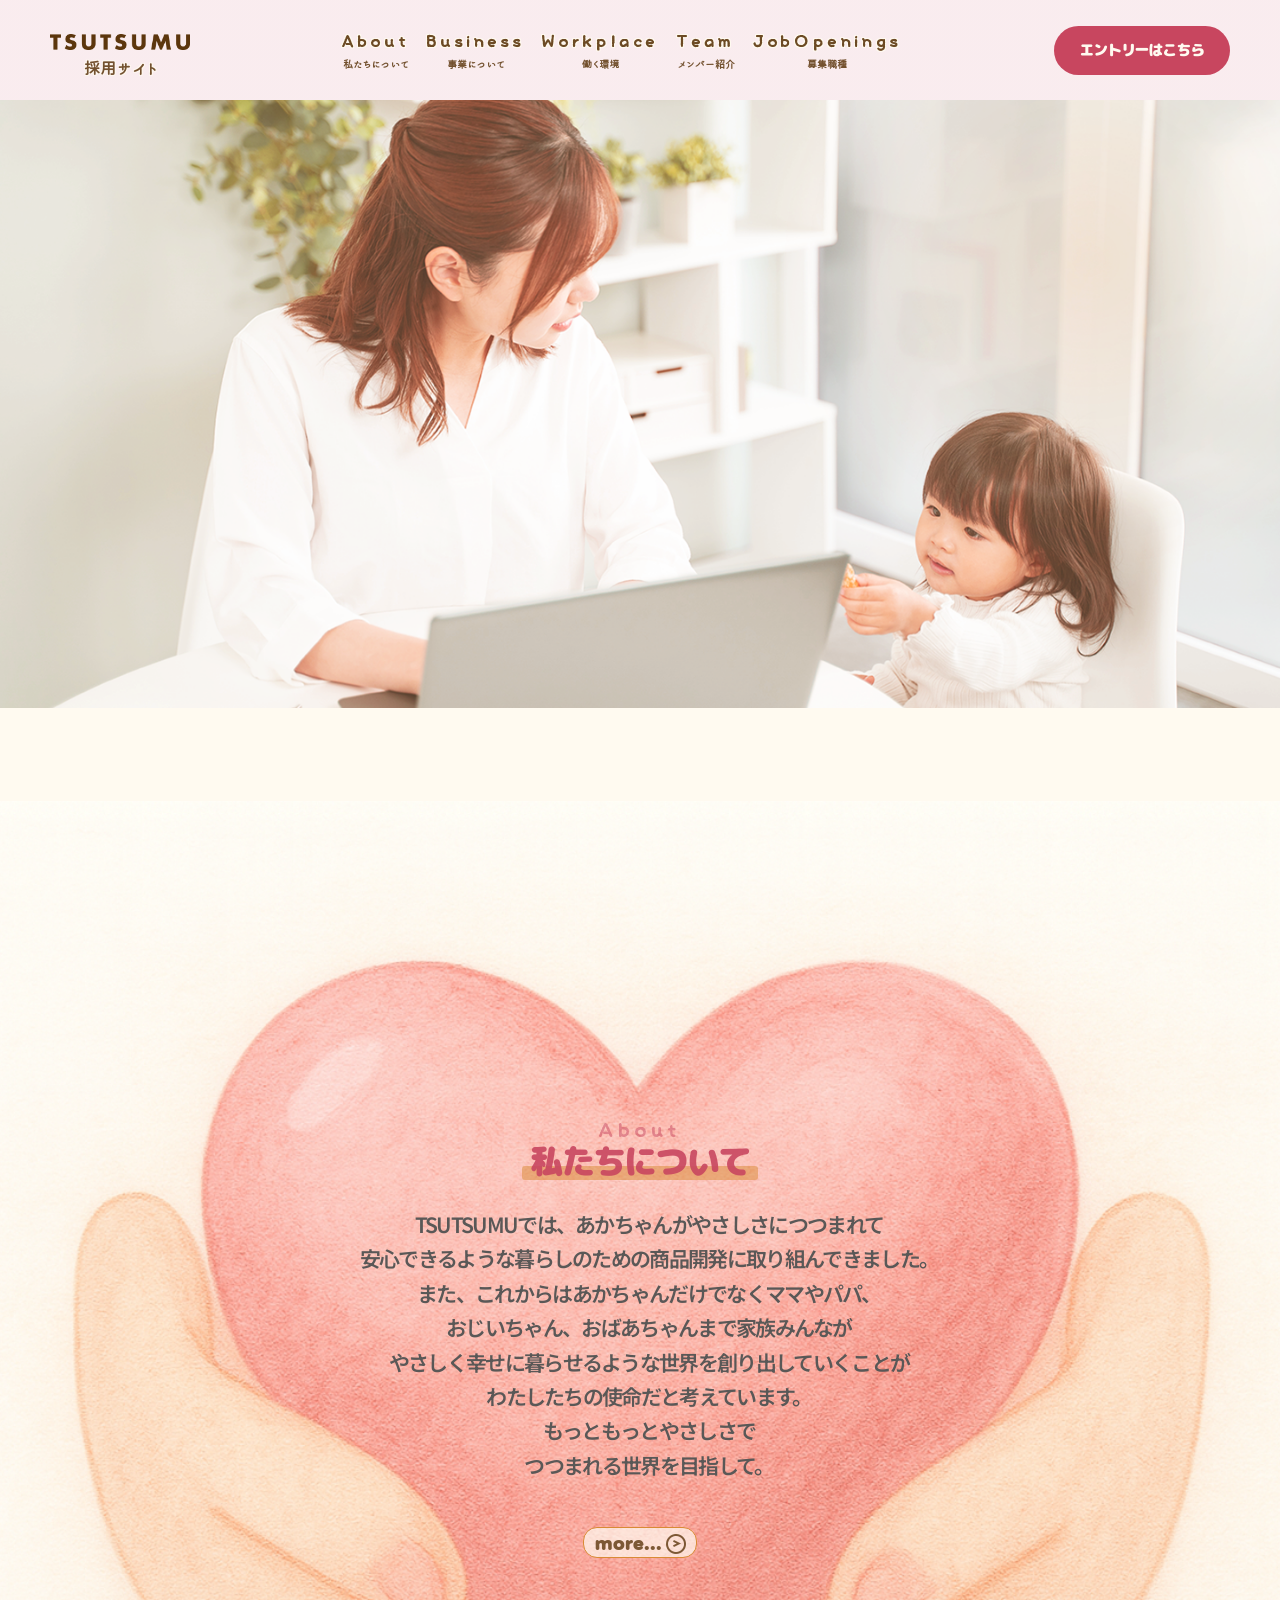
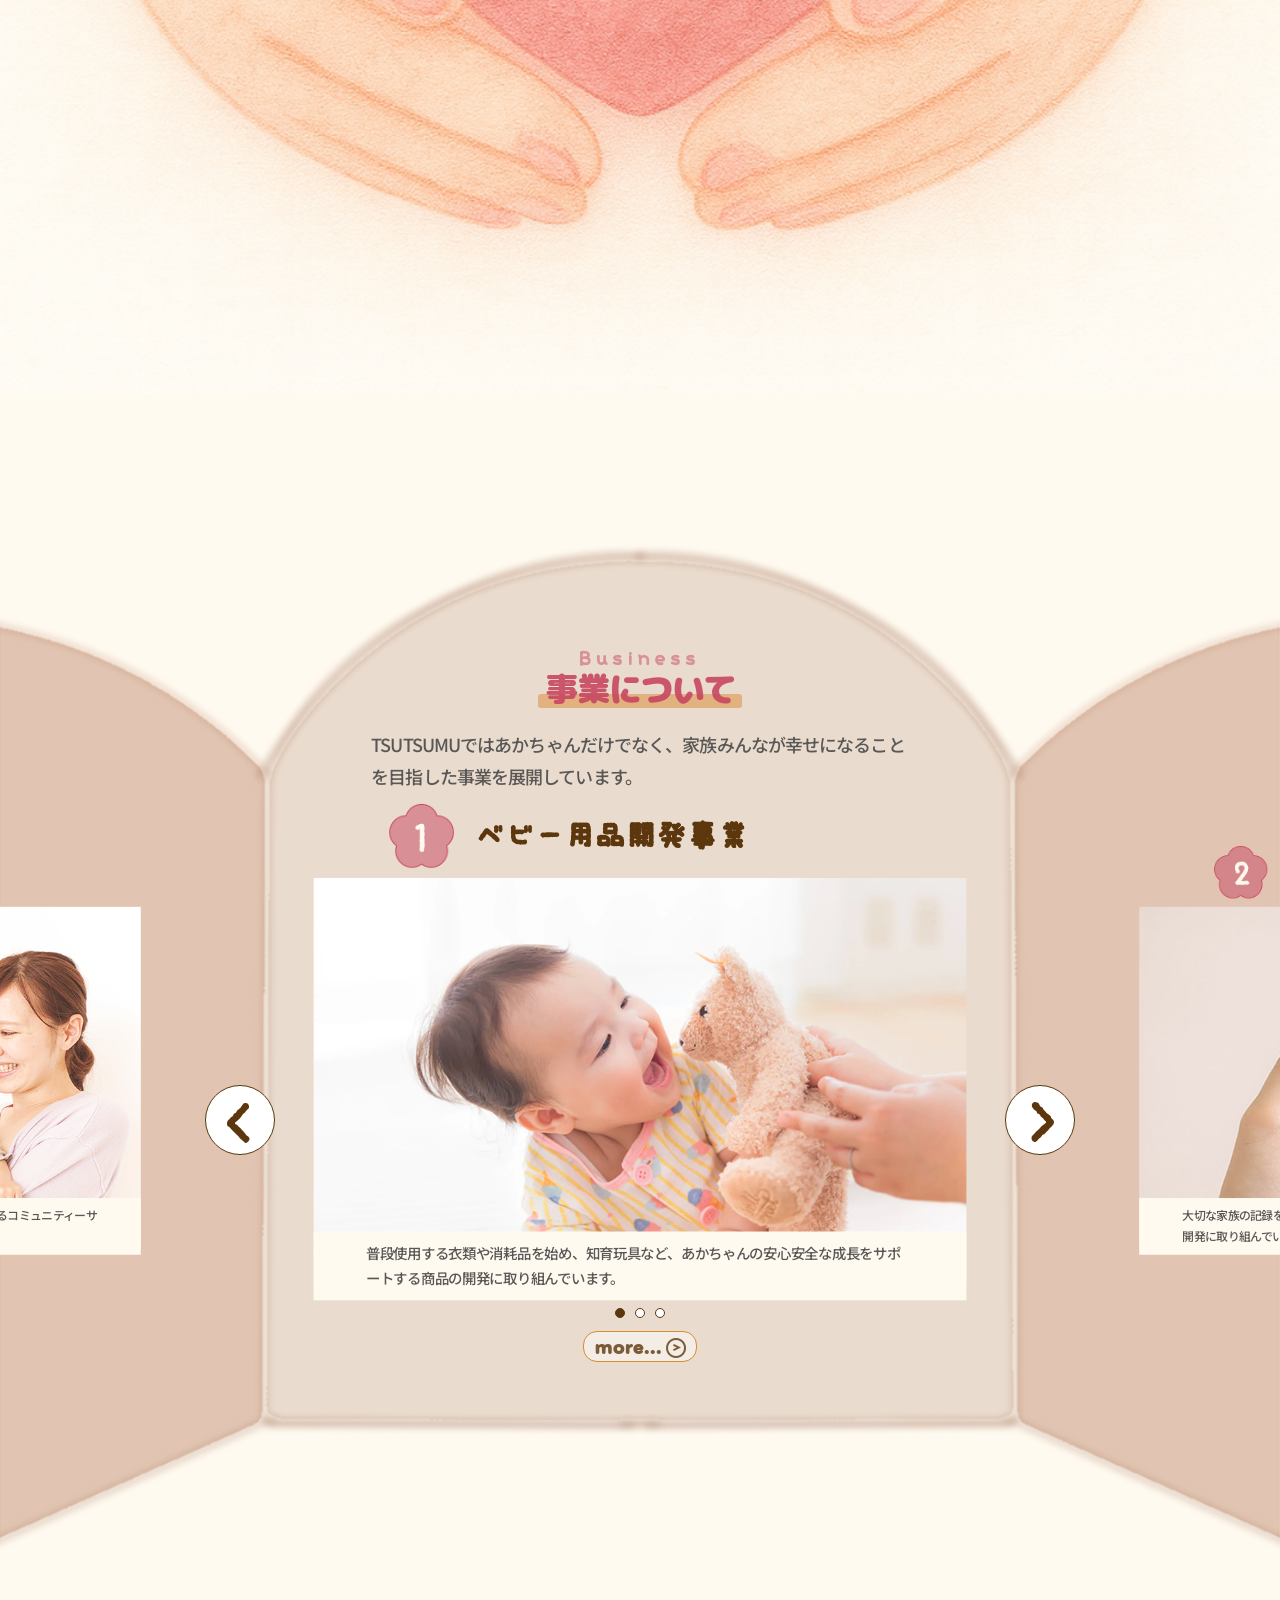
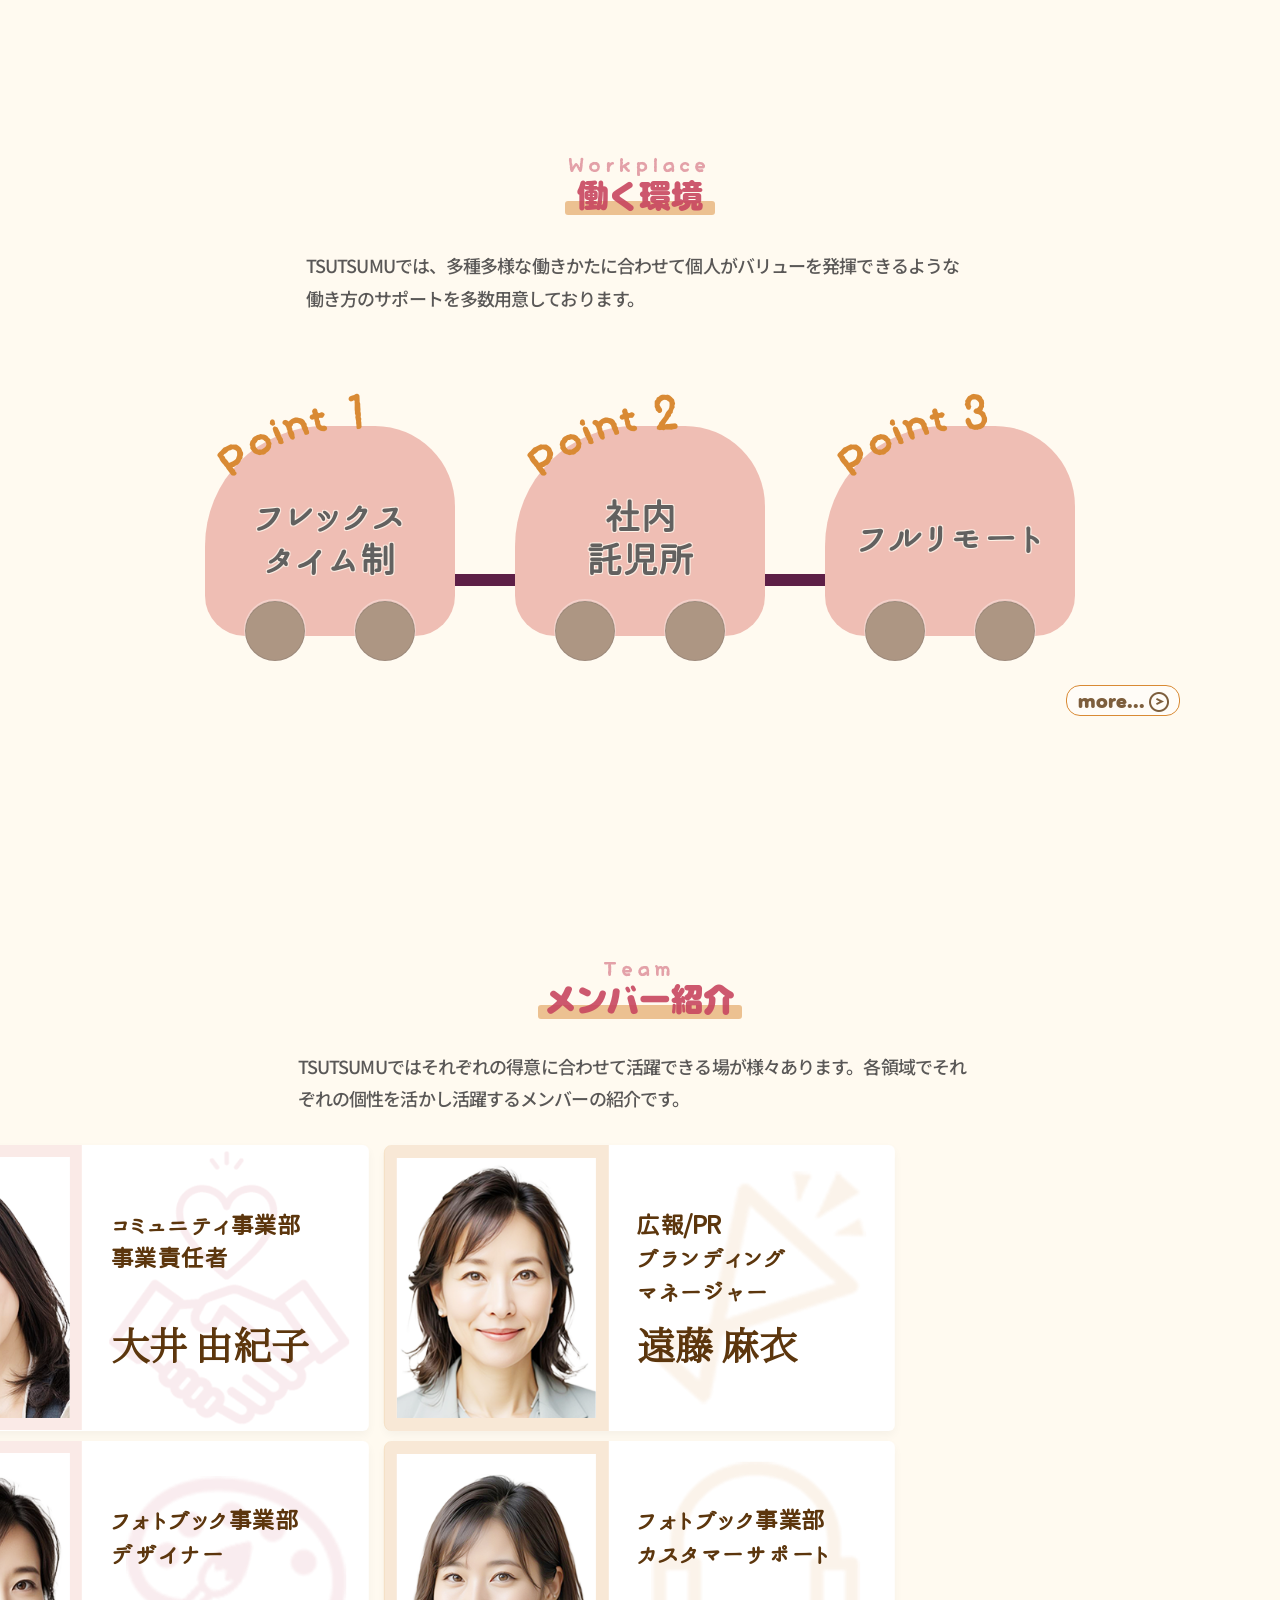
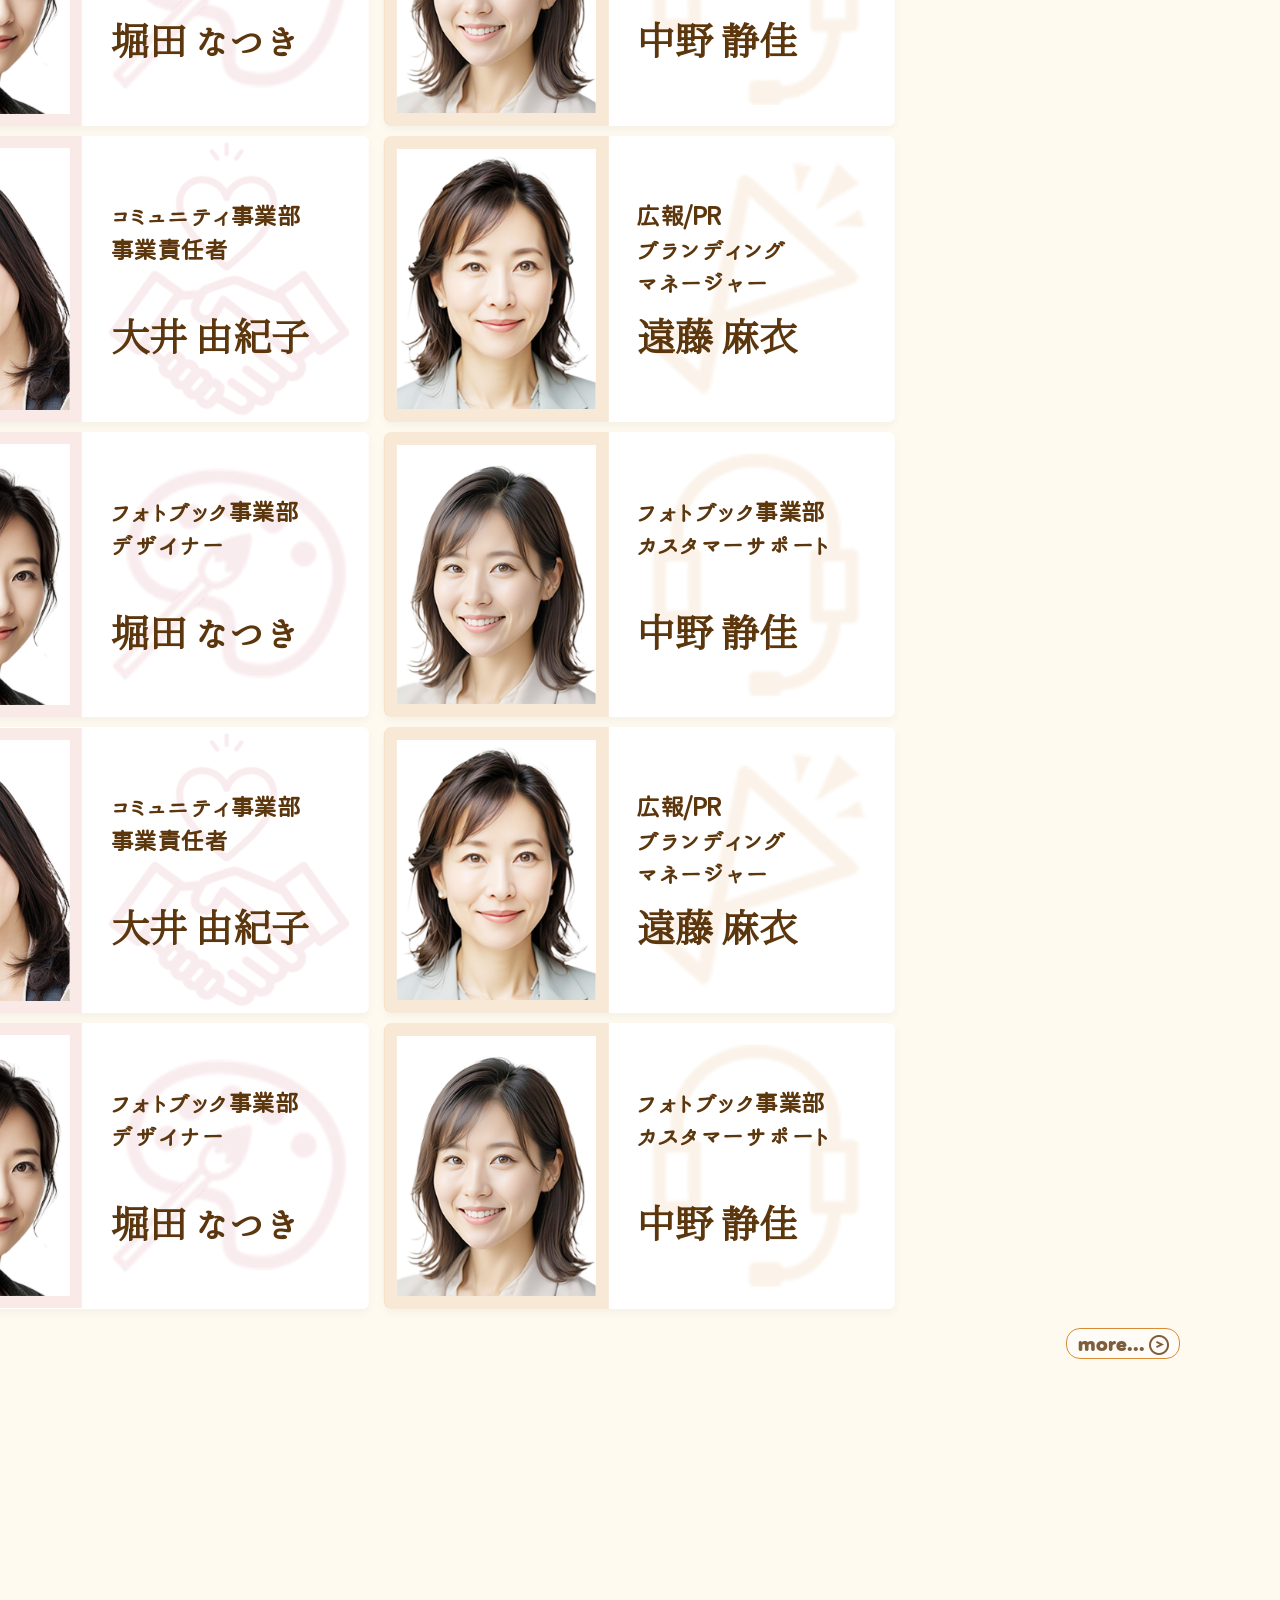
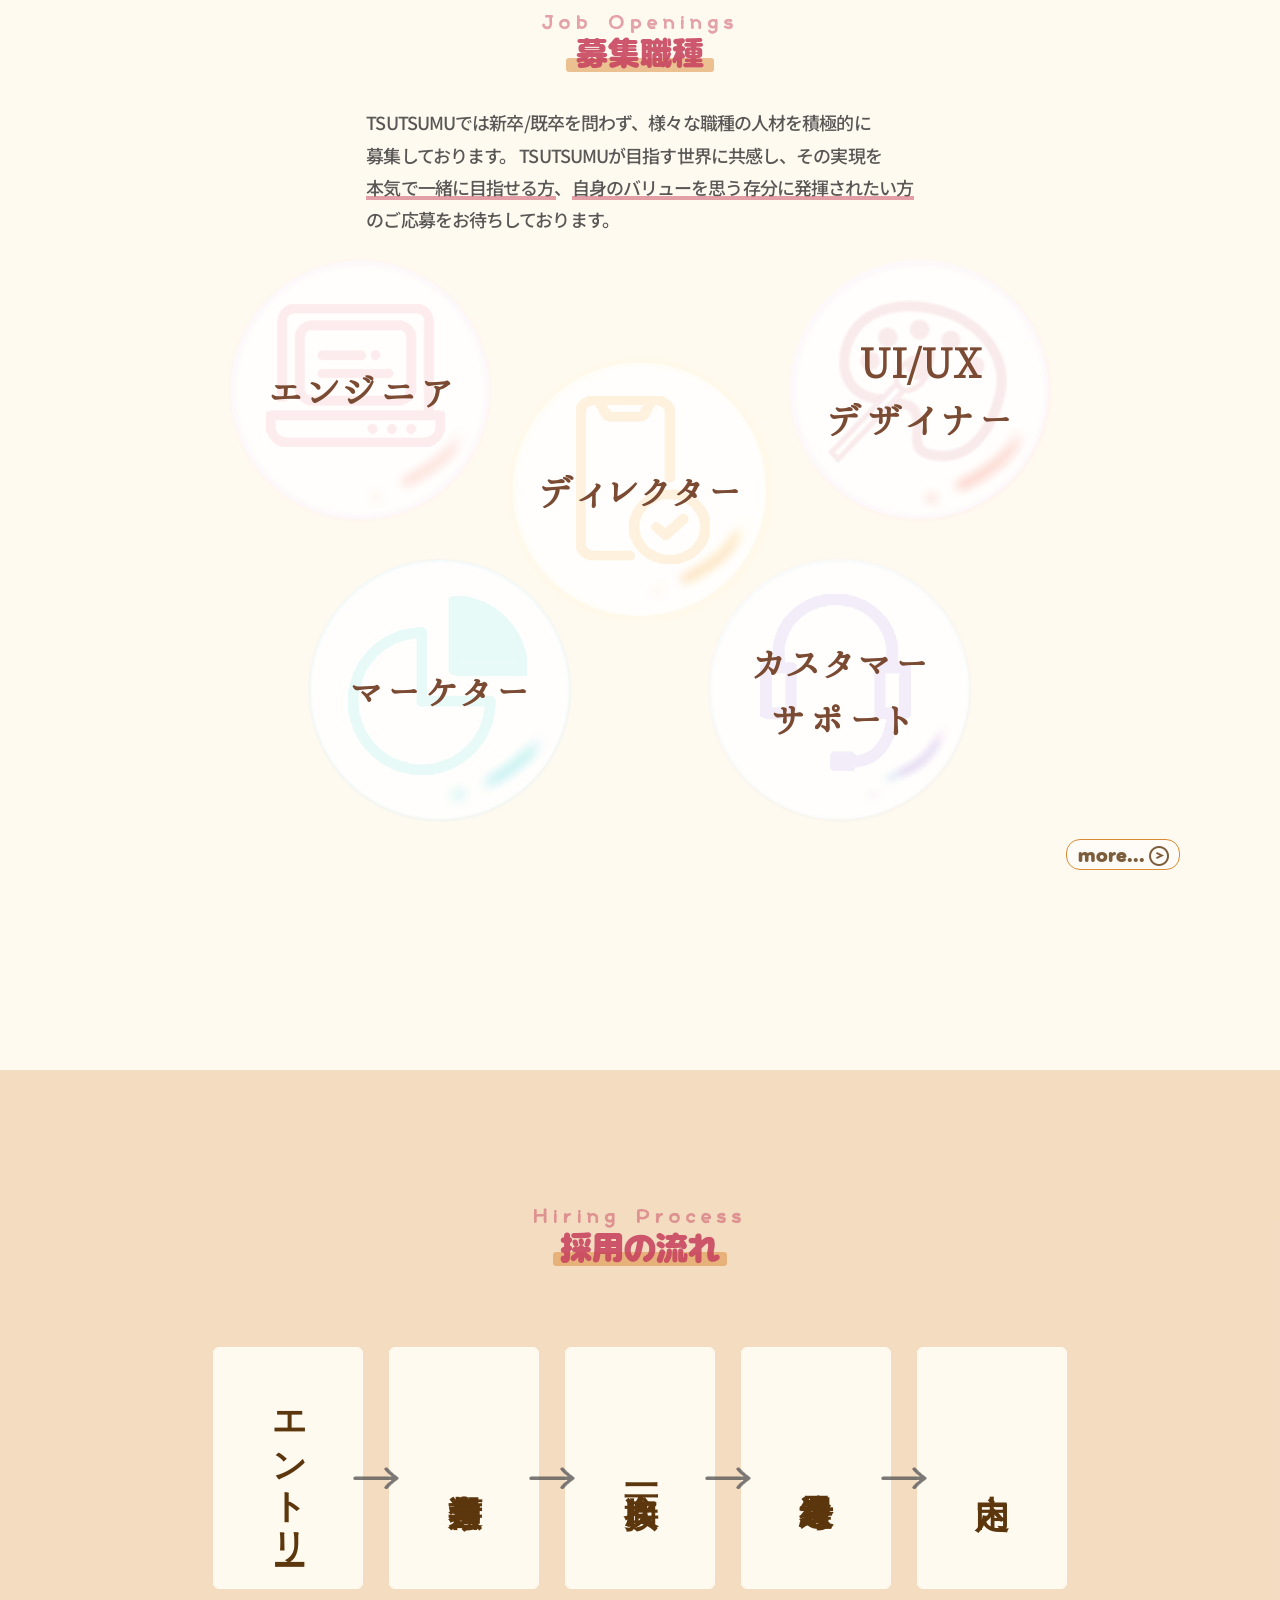
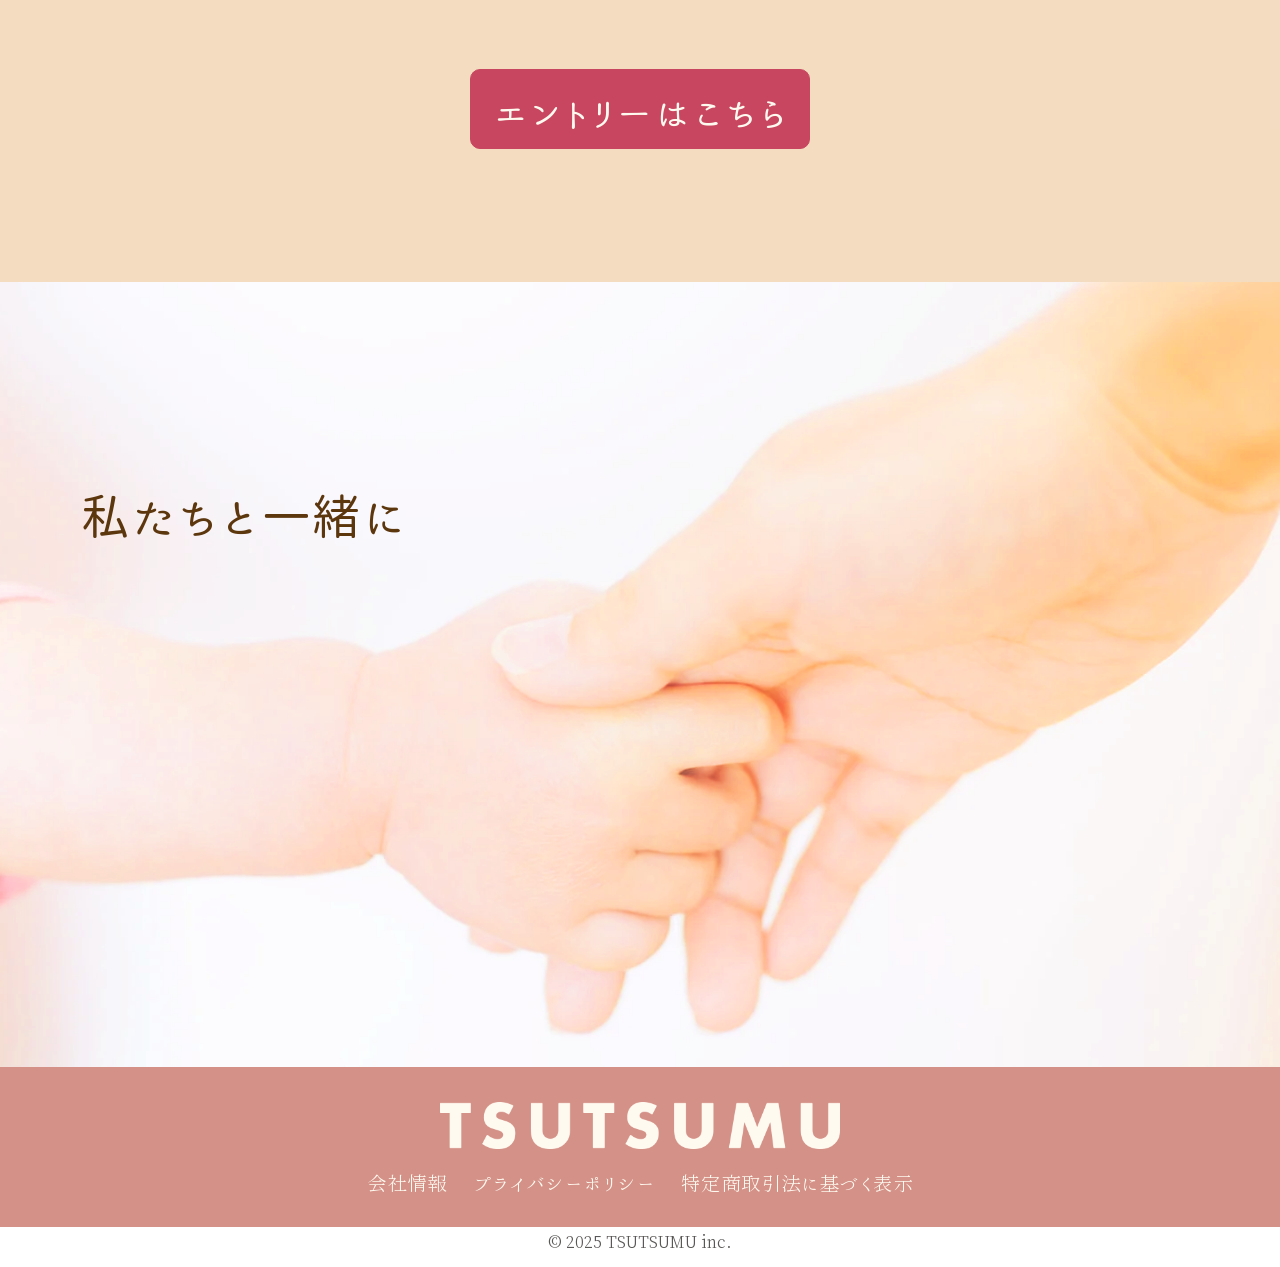
==== commit e6fb1b78: "Add files via upload" ====
--- a/tsutsumu_recruit_site/index.html
+++ b/tsutsumu_recruit_site/index.html
@@ -300,51 +300,53 @@
           <p class="team-text">
             TSUTSUMUではそれぞれの得意に合わせて活躍できる場が様々あります。各領域でそれぞれの個性を活かし活躍するメンバーの紹介です。
           </p>
-          <ul class="member-list">
-            <li class="card card1">
-              <div class="photo-wrap">
-                <img class="photo" src="images/大井.png">
-              </div>
-              <div class="text-box">
-                <h2>コミュニティ事業部<br>事業責任者</h2>
-                <h1>大井 由紀子</h1>
-                <img class="icon1" src="images/コミュニティアイコン.png">
-              </div>
-            </li>
-
-            <li class="card card2">
-              <div class="photo-wrap">
-                <img class="photo" src="images/遠藤.png">
-              </div>
-              <div class="text-box">
-                <h2>広報/PR<br>ブランディング<br>マネージャー</h2>
-                <h1>遠藤 麻衣</h1>
-                <img class="icon2" src="images/メガホンのアイコン2.png">
-              </div>
-            </li>
-
-            <li class="card card3">
-              <div class="photo-wrap">
-                <img class="photo" src="images/中野.png">
-              </div>
-              <div class="text-box">
-                <h2>フォトブック事業部<br>カスタマーサポート</h2>            
-                <h1>中野 静佳</h1>
-                <img class="icon3" src="images/ヘッドフォンのアイコン3.png">
-              </div>
-            </li>
-
-            <li class="card card4">
-              <div class="photo-wrap">
-                <img class="photo" src="images/堀田.png">
-              </div>
-              <div class="text-box">
-                <h2>フォトブック事業部<br>デザイナー</h2>
-                <h1>堀田 なつき</h1>
-                <img class="icon4" src="images/デザイナーアイコン.png">
-              </div>
-            </li>
-          </ul>
+          <div class="member-slider">
+            <ul class="member-list">
+              <li class="card card1">
+                <div class="photo-wrap">
+                  <img class="photo" src="images/大井.png">
+                </div>
+                <div class="text-box">
+                  <h2>コミュニティ事業部<br>事業責任者</h2>
+                  <h1>大井 由紀子</h1>
+                  <img class="icon1" src="images/コミュニティアイコン.png">
+                </div>
+              </li>
+
+              <li class="card card2">
+                <div class="photo-wrap">
+                  <img class="photo" src="images/遠藤.png">
+                </div>
+                <div class="text-box">
+                  <h2>広報/PR<br>ブランディング<br>マネージャー</h2>
+                  <h1>遠藤 麻衣</h1>
+                  <img class="icon2" src="images/メガホンのアイコン2.png">
+                </div>
+              </li>
+
+              <li class="card card3">
+                <div class="photo-wrap">
+                  <img class="photo" src="images/中野.png">
+                </div>
+                <div class="text-box">
+                  <h2>フォトブック事業部<br>カスタマーサポート</h2>            
+                  <h1>中野 静佳</h1>
+                  <img class="icon3" src="images/ヘッドフォンのアイコン3.png">
+                </div>
+              </li>
+
+              <li class="card card4">
+                <div class="photo-wrap">
+                  <img class="photo" src="images/堀田.png">
+                </div>
+                <div class="text-box">
+                  <h2>フォトブック事業部<br>デザイナー</h2>
+                  <h1>堀田 なつき</h1>
+                  <img class="icon4" src="images/デザイナーアイコン.png">
+                </div>
+              </li>
+            </ul>
+          </div>
           <button class="more-btn">more...<img class="arrow" src="images/more矢印.png"></button>
         </div>
       </section>
--- a/tsutsumu_recruit_site/css/style.css
+++ b/tsutsumu_recruit_site/css/style.css
@@ -2557,14 +2557,22 @@
     margin-bottom: 20px;
   }
 
+  /* Team slider viewport */
+  .member-slider {
+    width: 100%;
+    overflow: visible;
+    position: relative;
+  }
+
   .member-list {
-    margin: 0;
     display: flex;
     flex-wrap: nowrap;
+    margin: 0;
     padding: 0;
     gap: 0;
     overflow: visible;
-    width: 100%;
+    width: auto;
+    will-change: transform;
   }
 
   .member-list > li {
@@ -2584,6 +2592,10 @@
     box-shadow: 0 4px 10px rgba(0,0,0,0.04);
     position: relative;
     justify-content: flex-start;
+  }
+
+  .member-list .card {
+    flex-shrink: 0;
   }
 
   /* photo area */
